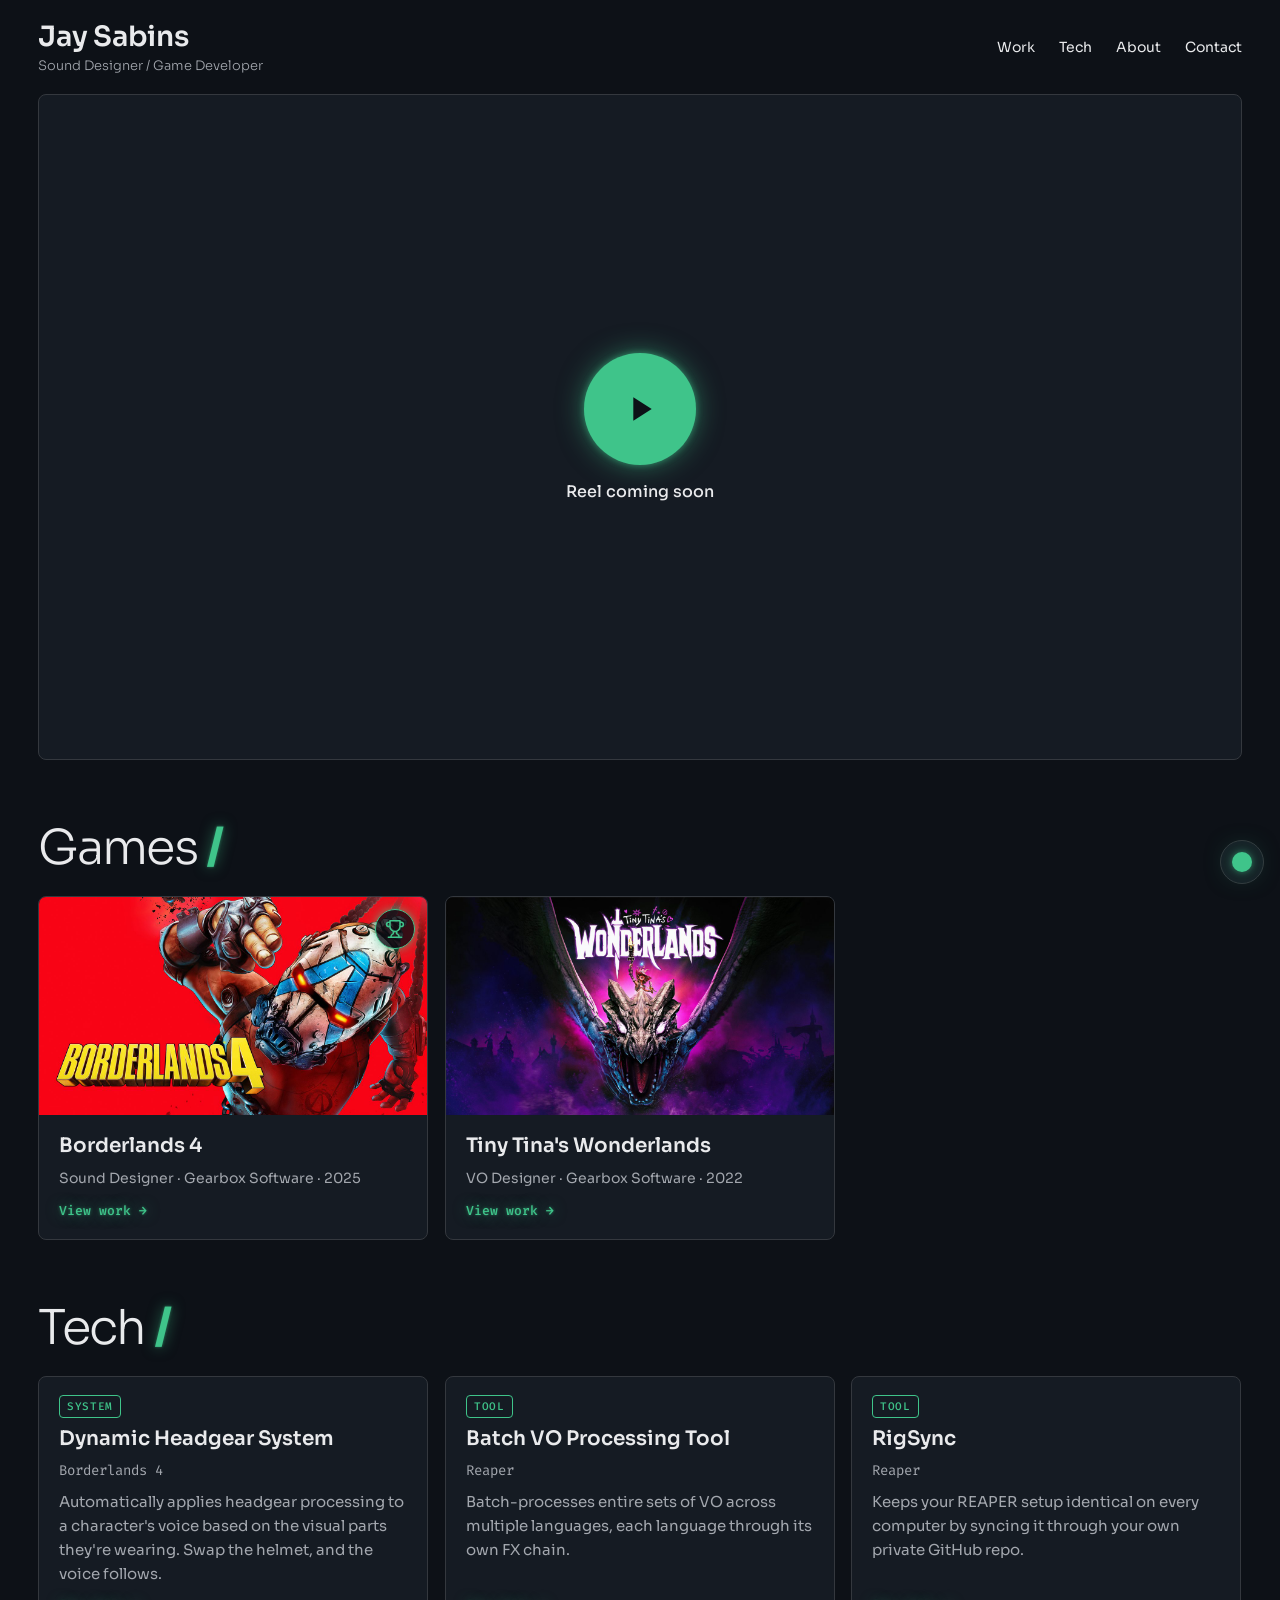
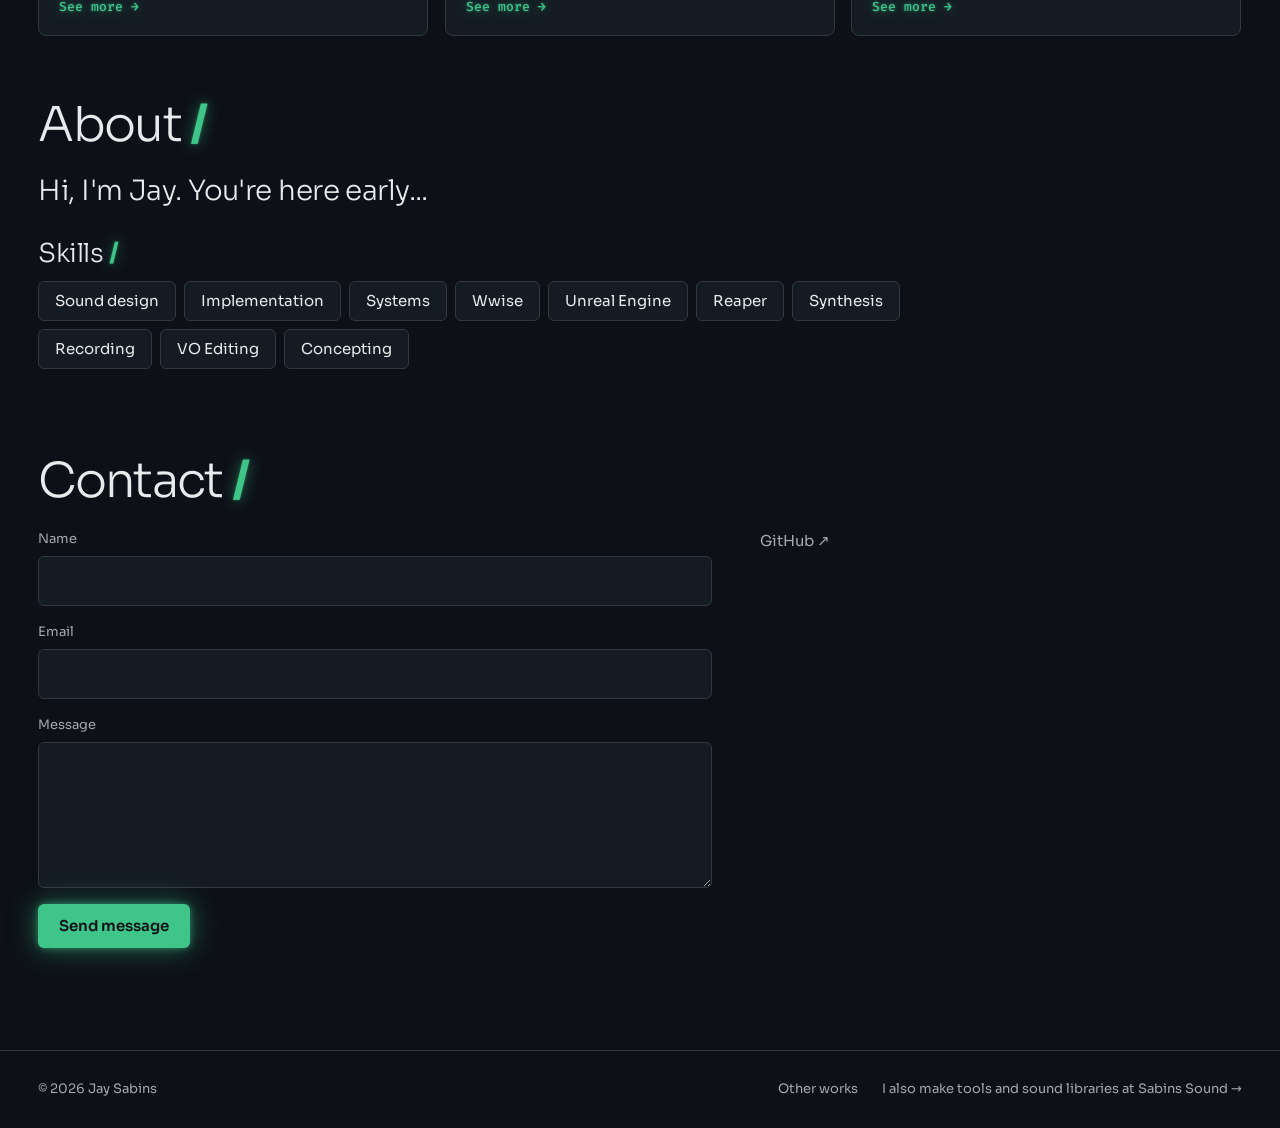
==== index.html @ 3e00f998 "Other Works page for audiobook credits, linked from the footer other.html renders AUDIOBOOKS from da" ====
<!doctype html>
<html lang="en">
<head>
  <meta charset="utf-8">
  <meta name="viewport" content="width=device-width, initial-scale=1">
  <title>Jay Sabins | Sound Designer / Game Developer</title>
  <meta name="description" content="Jay Sabins is a sound designer and game developer working on AAA titles, including Borderlands 4. Watch the demo reel.">
  <link rel="canonical" href="https://jaysabinsaudio.com/">
  <meta property="og:type" content="website">
  <meta property="og:title" content="Jay Sabins | Sound Designer / Game Developer">
  <meta property="og:description" content="Demo reel, shipped games, and audio tools.">
  <meta property="og:url" content="https://jaysabinsaudio.com/">
  <!-- TODO: OG image (reel still plus name), 1200x630 -->
  <!-- <meta property="og:image" content="https://jaysabinsaudio.com/assets/og/og.jpg"> -->
  <meta name="twitter:card" content="summary_large_image">
  <meta name="theme-color" content="#0d1117">
  <link rel="icon" href="assets/favicon.svg" type="image/svg+xml">

  <link rel="preconnect" href="https://fonts.googleapis.com">
  <link rel="preconnect" href="https://fonts.gstatic.com" crossorigin>
  <link rel="stylesheet" href="https://fonts.googleapis.com/css2?family=Fira+Code:wght@400;500&family=Sora:wght@300;400;500;600&display=swap">
  <link rel="stylesheet" href="css/tokens.css">
  <link rel="stylesheet" href="css/site.css">

  <script type="application/ld+json">
  {
    "@context": "https://schema.org",
    "@type": "Person",
    "name": "Jay Sabins",
    "jobTitle": "Sound Designer",
    "url": "https://jaysabinsaudio.com/",
    "sameAs": [
      "https://github.com/jaysabins"
    ]
  }
  </script><!-- TODO: add LinkedIn URL to sameAs -->
</head>
<body>
  <a class="skip" href="#main">Skip to content</a>

  <header class="site-header wrap" id="top">
    <a class="brand" href="#top">
      <span class="brand-name">Jay Sabins</span>
      <span class="brand-role">Sound Designer / Game Developer</span>
    </a>
    <nav aria-label="Sections">
      <a href="#work">Work</a>
      <a href="#tech">Tech</a>
      <a href="#about">About</a>
      <a href="#contact">Contact</a>
    </nav>
  </header>

  <main id="main">
    <section class="wrap" aria-label="Demo reel">
      <div class="reel" id="reel">
        <button class="reel-play" id="reel-play" type="button">
          <span class="play-disc" aria-hidden="true">
            <svg viewBox="0 0 24 24"><path d="M8 5v14l11-7z"/></svg>
          </span>
          <span class="reel-label" id="reel-label">Play demo reel</span>
        </button>
        <p class="reel-meta mono" id="reel-meta" hidden></p>
      </div>
    </section>

    <section class="section wrap" id="work" aria-labelledby="work-h">
      <h2 id="work-h">Games <span class="slash">/</span></h2>
      <ul class="grid games" id="games"></ul>
    </section>

    <section class="section wrap" id="tech" aria-labelledby="tech-h">
      <h2 id="tech-h">Tech <span class="slash">/</span></h2>
      <ul class="grid tech" id="tech-list"></ul>
    </section>

    <section class="section wrap" id="about" aria-labelledby="about-h">
      <h2 id="about-h">About <span class="slash">/</span></h2>
      <div class="about">
        <div class="bio" id="bio"></div>
        <div class="about-side">
          <h3 class="sub" id="skills-h">Skills <span class="slash">/</span></h3>
          <ul class="skills" id="skills" aria-labelledby="skills-h"></ul>
          <p class="tools mono" id="tools" hidden></p>
          <a class="btn btn-ghost" id="resume" hidden download>Résumé (PDF)</a>
        </div>
      </div>
    </section>

    <section class="section wrap" id="contact" aria-labelledby="contact-h">
      <h2 id="contact-h">Contact <span class="slash">/</span></h2>
      <div class="contact">
        <form class="form" id="contact-form" method="POST">
          <p class="hp" aria-hidden="true"><label>Leave this empty <input name="_gotcha" tabindex="-1" autocomplete="off"></label></p>
          <label>Name <input name="name" autocomplete="name" required></label>
          <label>Email <input name="email" type="email" autocomplete="email" required></label>
          <label>Message <textarea name="message" rows="5" required></textarea></label>
          <button class="btn btn-primary" type="submit">Send message</button>
          <p class="form-status" id="form-status" role="status" aria-live="polite"></p>
        </form>
        <div class="contact-side">
          <p class="email" id="email" hidden></p>
          <ul class="links" id="links"></ul>
        </div>
      </div>
    </section>
  </main>

  <footer class="site-footer wrap">
    <span>© <span id="year">2026</span> Jay Sabins</span>
    <span class="footer-links"><a href="other.html">Other works</a>
    <a href="https://sabinssound.com">I also make tools and sound libraries at Sabins Sound →</a></span>
  </footer>

  <script src="js/data.js"></script>
  <script src="js/common.js"></script>
  <script src="js/main.js"></script>
  <script src="js/accent-picker.js"></script><!-- design-time only: remove before launch -->
</body>
</html>
---- css/tokens.css ----
/* Design tokens. Flat, dark, single theme (direction 6A, Oct 2026). */
:root{
  /* Palette */
  --bg:#0d1117; --surface:#151b23; --raise:color-mix(in srgb, var(--surface), #fff 5%);
  --fg:#e9eaec; --muted:#a3a7ae; --line:#34383e;
  --accent:#3fc48a;      /* play button, slashes, focus rings, links on hover */
  --accent-ink:#0d1117;  /* icons and text on accent fills */
  --glow:0.75;           /* neon glow strength on accent items, 0 = off, 1 = strong */
  --glow-color:color-mix(in srgb, var(--accent) calc(var(--glow) * 70%), transparent);
  --glow-box:0 0 calc(var(--glow) * 8px) var(--glow-color), 0 0 calc(var(--glow) * 36px) var(--glow-color);
  --glow-text:0 0 calc(var(--glow) * 4px) var(--glow-color), 0 0 calc(var(--glow) * 18px) var(--glow-color);
  color-scheme:dark;

  /* Type */
  --title:"Sora", system-ui, sans-serif;
  --body:"Sora", system-ui, sans-serif;
  --mono:"Fira Code", ui-monospace, monospace;

  /* Shape and rhythm */
  --radius:8px; --radius-sm:6px;
  --section-gap:64px;
  --gutter:clamp(16px, 3vw, 40px);
  --max:1440px;
}
---- css/site.css ----
*,*::before,*::after{box-sizing:border-box}
[hidden]{display:none!important}
html.menu-lock{overflow:hidden}
html{scroll-behavior:smooth;-webkit-text-size-adjust:100%}
body{margin:0;background:var(--bg);color:var(--fg);font:400 16px/1.6 var(--body);-webkit-font-smoothing:antialiased}
img{max-width:100%;display:block}
a{color:inherit;text-decoration:none}
:focus-visible{outline:2px solid var(--accent);outline-offset:3px;border-radius:2px;box-shadow:var(--glow-box)}
.mono{font-family:var(--mono);font-variant-numeric:tabular-nums}
.wrap{max-width:var(--max);margin:0 auto;padding:0 var(--gutter)}
.skip{position:absolute;left:-9999px;top:8px;background:var(--accent);color:var(--accent-ink);padding:8px 12px;border-radius:var(--radius-sm);z-index:100}
.skip:focus{left:8px}

/* Header */
.site-header{display:flex;flex-wrap:wrap;justify-content:space-between;align-items:center;gap:12px 24px;padding-top:20px;padding-bottom:20px}
.brand{display:flex;flex-direction:column;gap:4px}
.brand-name{font:600 28px/1.2 var(--title);letter-spacing:-.01em}
.brand-role{font:300 13px/1.3 var(--body);color:var(--muted)}
nav{display:flex;flex-wrap:wrap;gap:8px 24px}
nav a{font-size:14px;color:var(--fg);padding:6px 0;transition:color .15s,text-shadow .15s}
nav a:hover,nav a:focus-visible{color:var(--accent);text-shadow:var(--glow-text)}

/* Mobile menu: the button is added by js/common.js and shown only on phones */
.menu-btn{display:none;position:relative;z-index:60;width:44px;height:44px;margin-right:-10px;place-items:center;padding:0;background:none;border:0;color:var(--fg);cursor:pointer;transition:color .15s,filter .15s}
.menu-btn:hover,.menu-open .menu-btn{color:var(--accent);filter:drop-shadow(0 0 calc(var(--glow) * 5px) var(--glow-color))}
.menu-bars{position:relative;width:22px;height:12px}
.menu-bars span{position:absolute;left:0;width:100%;height:1.5px;border-radius:1px;background:currentColor;transition:transform .2s,opacity .2s}
.menu-bars span:nth-child(1){top:0}
.menu-bars span:nth-child(2){top:5.25px}
.menu-bars span:nth-child(3){top:10.5px}
.menu-open .menu-bars span:nth-child(1){transform:translateY(5.25px) rotate(45deg)}
.menu-open .menu-bars span:nth-child(2){opacity:0}
.menu-open .menu-bars span:nth-child(3){transform:translateY(-5.25px) rotate(-45deg)}

/* Reel: first thing on the page */
.reel{position:relative;aspect-ratio:16/9;max-height:74vh;width:100%;margin:0 auto;background:var(--surface);border:1px solid var(--line);border-radius:var(--radius);overflow:hidden;display:grid;place-items:center}
.reel iframe{position:absolute;inset:0;width:100%;height:100%;border:0}
.reel-play{display:flex;flex-direction:column;align-items:center;gap:16px;background:none;border:0;color:var(--fg);font:500 16px var(--body);cursor:pointer;padding:16px}
.play-disc{width:112px;height:112px;border-radius:50%;background:var(--accent);box-shadow:var(--glow-box);display:grid;place-items:center;transition:transform .15s}
.play-disc svg{width:40px;height:40px;fill:var(--accent-ink)}
.reel-play:hover .play-disc{transform:scale(1.05)}
.reel-play[aria-disabled="true"]{cursor:default}
.reel-play[aria-disabled="true"]:hover .play-disc{transform:none}
.reel-meta{position:absolute;left:16px;bottom:12px;margin:0;font-size:12px;color:var(--muted)}

/* Sections */
.section{padding-top:var(--section-gap)}
h2{margin:0 0 24px;font:300 48px/1 var(--title);letter-spacing:-.035em}
.slash{font-weight:600;color:var(--accent);text-shadow:var(--glow-text)}

/* Scroll reveal (class added by SITE.reveal) */
.reveal{opacity:0;transform:translateY(18px);transition:opacity .7s ease,transform .7s cubic-bezier(.2,.8,.2,1)}
.reveal.in{opacity:1;transform:none}
h3{margin:0;font:600 20px/1.3 var(--title)}
.grid{list-style:none;margin:0;padding:0;display:grid;grid-template-columns:repeat(auto-fill,minmax(min(100%,300px),1fr));gap:16px}
.card{background:var(--surface);border:1px solid var(--line);border-radius:var(--radius);overflow:hidden;display:flex;flex-direction:column}
.card-body{padding:18px 20px 20px;display:flex;flex-direction:column;gap:8px;flex:1}
.meta{margin:0;font-size:14px;color:var(--muted)}
.chips{display:flex;flex-wrap:wrap;gap:6px;list-style:none;margin:0;padding:0}
.chips li{font:400 12px/1 var(--mono);color:var(--muted);border:1px solid var(--line);border-radius:4px;padding:5px 7px}
.card-link{margin-top:auto;padding-top:4px;font:500 13px var(--mono);color:var(--accent);text-shadow:var(--glow-text)}
.card-link:hover{text-decoration:underline}

/* Games */
.art{aspect-ratio:16/9;background:var(--raise);position:relative}
.art img{width:100%;height:100%;object-fit:cover}
.art .ph{position:absolute;inset:0;display:grid;place-items:center;font:400 12px var(--mono);color:var(--muted)}
.games > li,.tech > li{display:flex}
/* Whole card lifts toward the viewer and tilts to face the pointer (--tx/--ty set by SITE.tilt) */
.game-card,.tech-card{flex:1;color:inherit;position:relative;transform:perspective(1000px) rotateX(calc(var(--ty, 0) * -8deg)) rotateY(calc(var(--tx, 0) * 8deg)) scale(var(--lift, 1));transition:transform .5s cubic-bezier(.2,.8,.2,1),border-color .2s,box-shadow .2s}
.game-card:hover,.game-card:focus-visible,.tech-card:hover,.tech-card:focus-visible{--lift:1.03;z-index:1;border-color:var(--accent);box-shadow:var(--glow-box)}
.game-card:hover,.tech-card:hover{transition-duration:.15s}
.game-card:focus-visible,.tech-card:focus-visible{outline:none}
.game-card:hover .card-link,.tech-card:hover .card-link{text-decoration:underline}

/* Award trophy on key art (GAMES[].awards). Tooltip on hover of the icon, or when the card has keyboard focus */
.award{position:absolute;top:12px;right:12px;width:40px;height:40px;border-radius:50%;display:grid;place-items:center;background:color-mix(in srgb,var(--bg) 82%,transparent);border:1px solid var(--accent);box-shadow:var(--glow-box)}
.award svg,.award-line svg{width:20px;height:20px;fill:none;stroke:var(--accent);stroke-width:1.8;stroke-linecap:round;stroke-linejoin:round}
.award-tip{position:absolute;top:calc(100% + 8px);right:0;width:max-content;max-width:min(260px,70vw);display:grid;gap:6px;padding:10px 12px;background:var(--bg);border:1px solid var(--line);border-radius:var(--radius-sm);font:400 13px/1.45 var(--body);color:var(--fg);text-align:left;opacity:0;transform:translateY(-4px);transition:opacity .15s,transform .15s;pointer-events:none}
.award-tip strong{font-weight:600;color:var(--accent)}
.award:hover .award-tip,.game-card:focus-visible .award-tip{opacity:1;transform:none}
.award-line{display:flex;align-items:flex-start;gap:10px;margin:14px 0 0;max-width:62ch;font-size:15px}
.award-line strong{font-weight:600}

/* Game page */
.back{display:inline-block;margin:0 0 16px;font-size:13px;color:var(--muted)}
.back:hover{color:var(--accent)}
.banner{aspect-ratio:21/9;max-height:62vh;width:100%;border:1px solid var(--line);border-radius:var(--radius);overflow:hidden}
.game-title{margin:28px 0 8px;font:300 56px/1.05 var(--title);letter-spacing:-.035em}
.game-hero .chips{margin-top:12px}
.clip{position:relative;aspect-ratio:16/9;background:var(--raise);display:grid;place-items:center}
.clip iframe{position:absolute;inset:0;width:100%;height:100%;border:0}
.clip-play{background:none;border:0;padding:0;cursor:pointer;border-radius:50%}
.clip-play:disabled{cursor:default;opacity:.5}
.clip .play-disc{width:64px;height:64px}
.clip .play-disc svg{width:24px;height:24px}
.clip-play:hover .play-disc{transform:scale(1.06)}
span.clip-play{opacity:.35;cursor:default}
.clip .ph{position:absolute;left:14px;bottom:10px;font:400 12px var(--mono);color:var(--muted)}
.game-pager{display:flex;justify-content:space-between;gap:16px;margin-top:var(--section-gap)}
.game-pager a{display:grid;gap:4px;font:600 18px/1.3 var(--title)}
.game-pager a:last-child{text-align:right}
.game-pager a:hover{color:var(--accent)}
.game-pager .mono{font-size:12px;font-weight:400;color:var(--muted)}

/* Tech */
.result{margin:0;color:var(--fg)}
.result::before{content:"→ ";color:var(--accent)}
.desc{margin:0;font-size:15px;color:var(--muted)}
.tag{align-self:flex-start;font:500 11px/1 var(--mono);letter-spacing:.06em;text-transform:uppercase;color:var(--accent);border:1px solid var(--accent);border-radius:4px;padding:5px 7px}

/* Tech page */
.tech-hero .tag{margin-bottom:-12px}
.tech-hero .desc{margin-top:12px;font-size:18px;max-width:62ch}
.tech-hero .result{margin-top:12px;font-size:17px}
.tech-hero .chips{margin-top:16px}
.tech-hero .card-link{display:inline-block;margin-top:16px}
.details{max-width:62ch}
.details p{margin:0 0 1em;font-size:17px}

/* Other Works page: smaller cards than games, square covers */
.page-title{margin:8px 0 0;font:300 56px/1.05 var(--title);letter-spacing:-.035em}
.other{padding-top:40px}
.books{grid-template-columns:repeat(auto-fill,minmax(min(100%,190px),1fr))}
.cover{aspect-ratio:1;background:var(--raise);position:relative}
.cover img{width:100%;height:100%;object-fit:cover}
.cover .ph{position:absolute;inset:0;display:grid;place-items:center;padding:16px;text-align:center;font:400 12px var(--mono);color:var(--muted)}
.book .card-body{padding:14px 16px 16px;gap:6px}
.book h3{font-size:16px}
.book .meta{font-size:13px}
.book-meta{font-size:12px!important}

/* About */
.about{display:flex;flex-direction:column;gap:32px;max-width:900px}
.bio p{margin:0 0 1em;font-size:17px;max-width:62ch}
.bio p:first-child{font:300 28px/1.3 var(--title);letter-spacing:-.02em}
.bio p:last-child{margin-bottom:0}
.sub{margin:0 0 14px;font:300 26px/1 var(--title);letter-spacing:-.02em}
.skills{list-style:none;margin:0 0 24px;padding:0;display:flex;flex-wrap:wrap;gap:8px}
.skills li{padding:10px 16px;background:var(--surface);border:1px solid var(--line);border-radius:var(--radius-sm);font:400 15px/1.2 var(--title)}
.tools{font-size:13px;color:var(--muted);margin:0 0 24px}

/* Buttons */
.btn{display:inline-flex;align-items:center;gap:8px;min-height:44px;padding:0 20px;border-radius:var(--radius-sm);font:600 15px var(--body);cursor:pointer;border:1px solid transparent}
.btn-primary{background:var(--accent);color:var(--accent-ink);box-shadow:var(--glow-box)}
.btn-primary:hover{filter:brightness(1.1)}
.btn-ghost{border-color:var(--line);color:var(--fg)}
.btn-ghost:hover{border-color:var(--muted)}
.btn:disabled{opacity:.6;cursor:wait}

/* Contact */
.contact{display:grid;grid-template-columns:minmax(0,1.4fr) minmax(0,1fr);gap:48px;align-items:start}
.form{display:grid;gap:16px}
.form label{display:grid;gap:6px;font-size:13px;color:var(--muted)}
.form input,.form textarea{font:400 16px/1.5 var(--body);color:var(--fg);background:var(--surface);border:1px solid var(--line);border-radius:var(--radius-sm);padding:12px 14px;width:100%}
.form input:focus-visible,.form textarea:focus-visible{outline:2px solid var(--accent);outline-offset:0;border-color:transparent}
.form textarea{resize:vertical}
.form .btn{justify-self:start}
.hp{position:absolute;left:-9999px}
.form-status{margin:0;min-height:1.6em;font-size:14px;color:var(--muted)}
.email{font:400 clamp(18px,2.4vw,24px)/1.3 var(--title);user-select:all;margin:0 0 20px;word-break:break-all}
.links{list-style:none;margin:0;padding:0;display:grid;gap:10px;font-size:15px}
.links a{color:var(--muted)}
.links a:hover{color:var(--fg)}

/* Footer */
.site-footer{display:flex;flex-wrap:wrap;justify-content:space-between;gap:12px;margin-top:var(--section-gap);padding-top:28px;padding-bottom:28px;border-top:1px solid var(--line);font-size:13px;color:var(--muted)}
.site-footer a:hover,.site-footer a[aria-current]{color:var(--fg)}
.footer-links{display:flex;flex-wrap:wrap;gap:8px 24px}

@media (max-width:760px){
  :root{--section-gap:48px}
  h2{font-size:36px}
  .contact{grid-template-columns:1fr;gap:32px}
  .brand-name{font-size:24px}
  .has-menu{flex-wrap:nowrap}
  .has-menu .menu-btn{display:grid;flex:none}
  .has-menu::before{content:"";position:fixed;inset:0;z-index:40;background:rgb(0 0 0 / .55);opacity:0;visibility:hidden;transition:opacity .25s,visibility 0s .25s}
  .has-menu.menu-open::before{opacity:1;visibility:visible;transition:opacity .25s}
  .has-menu nav{position:fixed;top:0;right:0;bottom:0;z-index:50;width:min(80vw,320px);display:flex;flex-direction:column;gap:0;padding:88px 0 24px;background:var(--surface);border-left:1px solid var(--line);overflow-y:auto;transform:translateX(100%);visibility:hidden;transition:transform .28s cubic-bezier(.2,.7,.2,1),visibility 0s .28s}
  .has-menu.menu-open nav{transform:none;visibility:visible;transition:transform .28s cubic-bezier(.2,.7,.2,1)}
  .has-menu nav a{font:300 24px/1.2 var(--title);padding:16px 28px}
  .has-menu nav a+a{border-top:1px solid var(--line)}
  .has-menu nav a:last-child{border-bottom:1px solid var(--line)}
  .has-menu nav a::after{content:" /";color:var(--accent)}
  .has-menu nav a:focus-visible{outline-offset:-2px;box-shadow:none}
  .game-title,.page-title{font-size:38px}
  .books{grid-template-columns:repeat(2,minmax(0,1fr));gap:12px}
  .book .card-body{padding:12px}
  .banner{aspect-ratio:16/9}
  .play-disc{width:80px;height:80px}
  .play-disc svg{width:30px;height:30px}
}
@media (prefers-reduced-motion:reduce){
  html{scroll-behavior:auto}
  .menu-btn,.menu-bars span{transition:none}
  .has-menu nav,.has-menu::before{transition:none!important}
  .play-disc{transition:none}
  .award-tip{transition:none;transform:none}
  .game-card,.tech-card{transform:none;transition:none}
  .reveal{opacity:1;transform:none;transition:none}
}
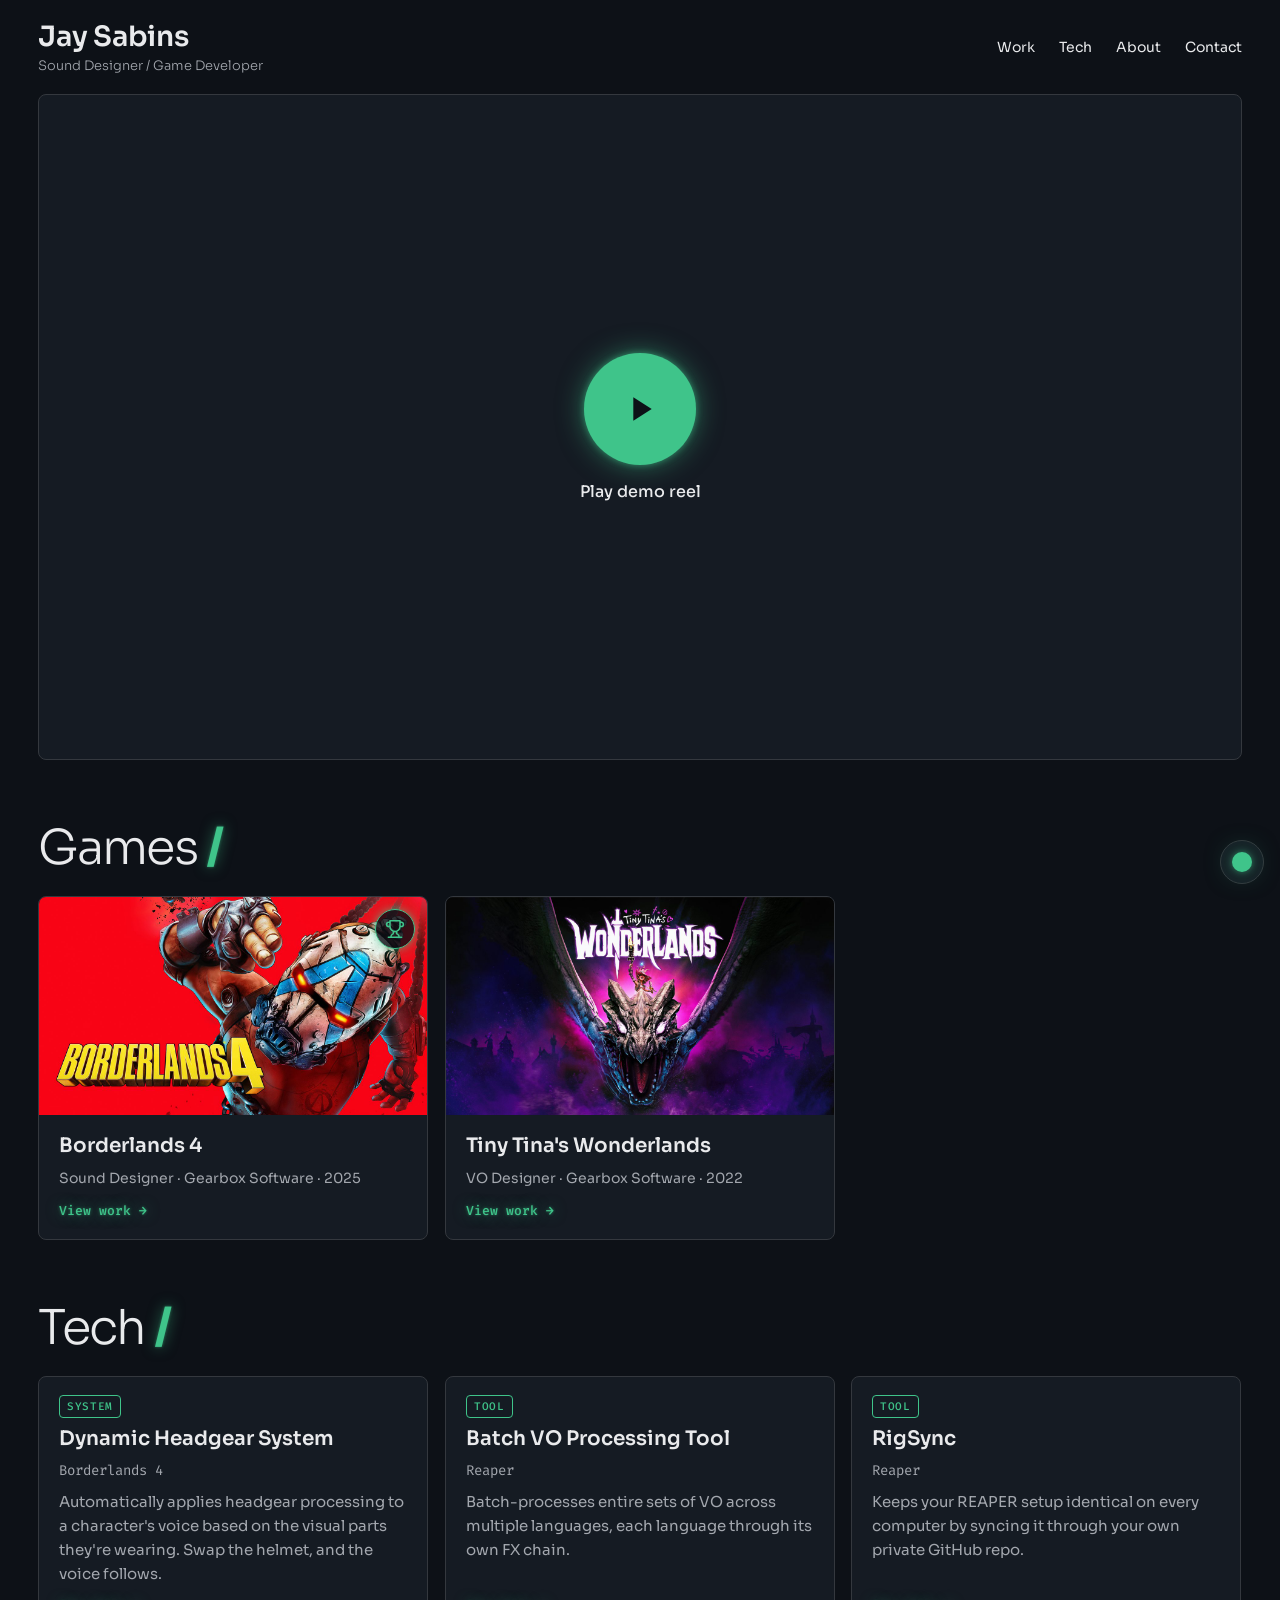
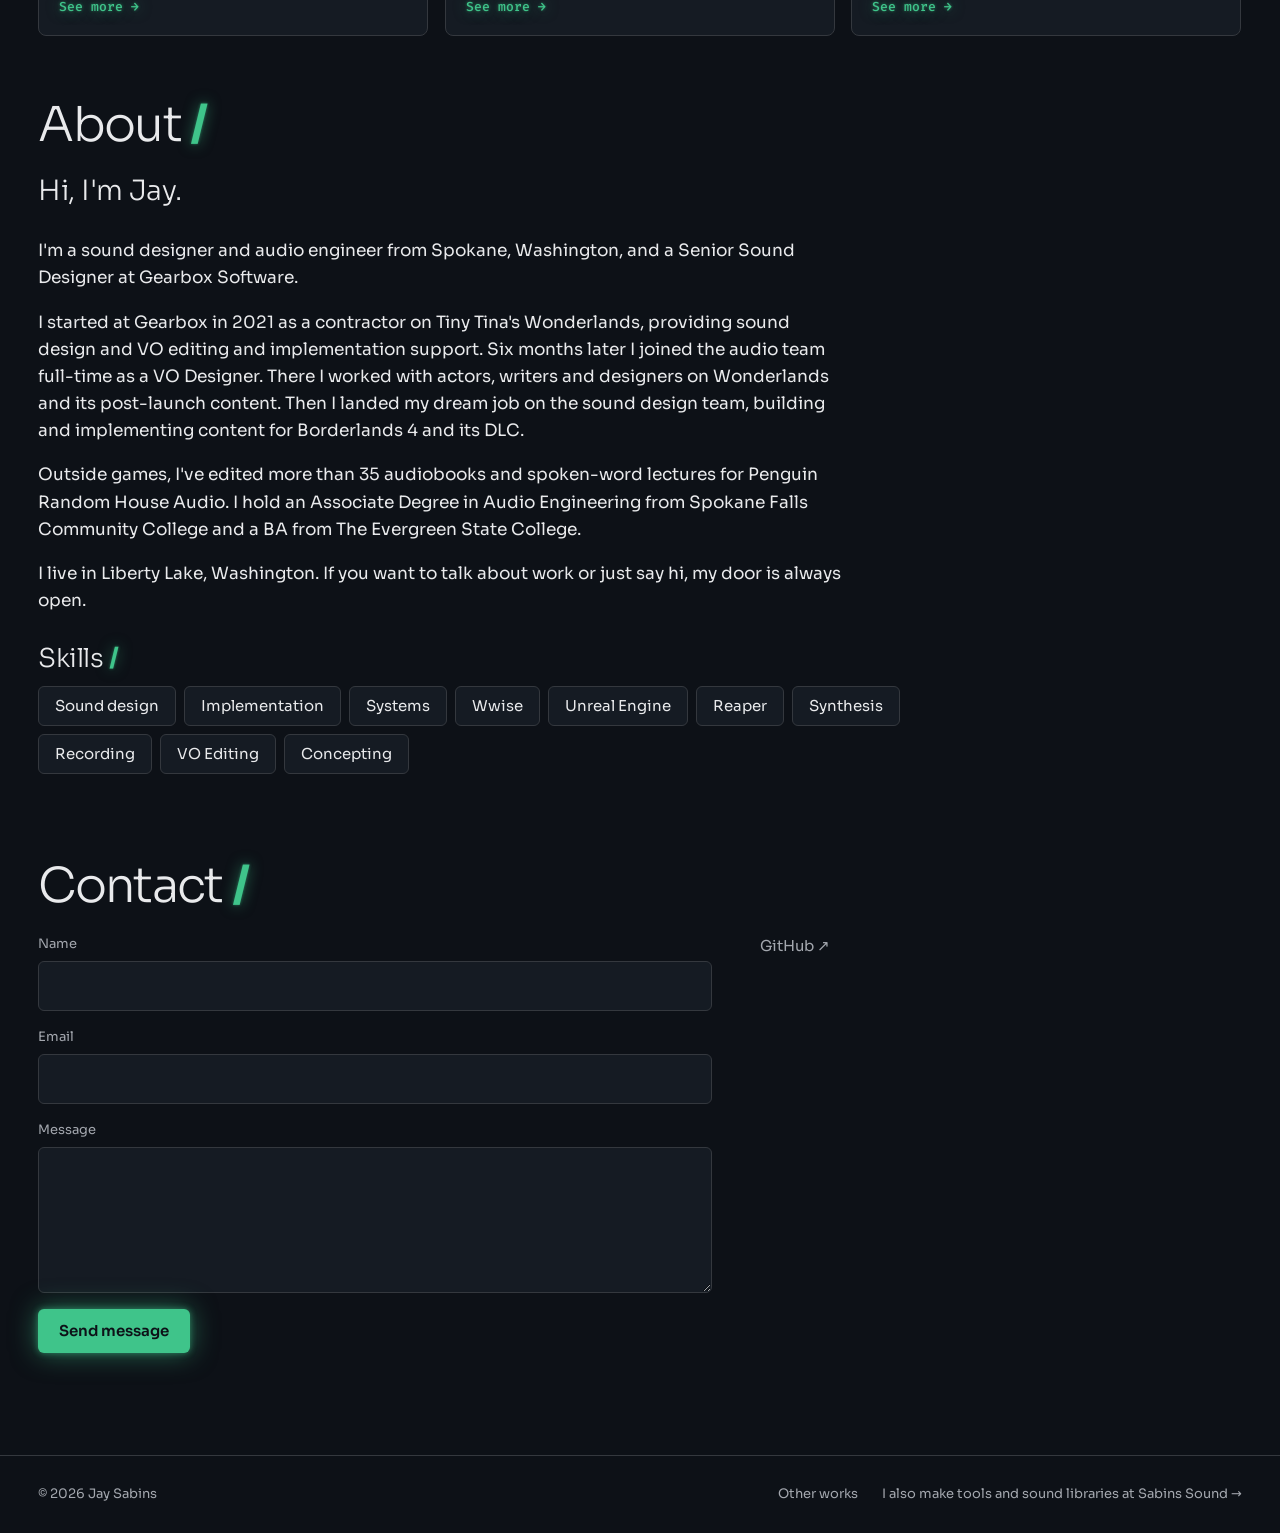
==== commit 01fcd5ea: "Bio: Senior Sound Designer at Gearbox Co-Authored-By: Claude Opus 5.5 <noreply@anthropic.com> Claude" ====
--- a/index.html
+++ b/index.html
@@ -27,7 +27,7 @@
     "@context": "https://schema.org",
     "@type": "Person",
     "name": "Jay Sabins",
-    "jobTitle": "Sound Designer",
+    "jobTitle": "Senior Sound Designer",
     "url": "https://jaysabinsaudio.com/",
     "sameAs": [
       "https://github.com/jaysabins"
--- a/css/site.css
+++ b/css/site.css
@@ -65,13 +65,13 @@
 .art{aspect-ratio:16/9;background:var(--raise);position:relative}
 .art img{width:100%;height:100%;object-fit:cover}
 .art .ph{position:absolute;inset:0;display:grid;place-items:center;font:400 12px var(--mono);color:var(--muted)}
-.games > li,.tech > li{display:flex}
+.games > li,.tech > li,.books > li{display:flex}
 /* Whole card lifts toward the viewer and tilts to face the pointer (--tx/--ty set by SITE.tilt) */
-.game-card,.tech-card{flex:1;color:inherit;position:relative;transform:perspective(1000px) rotateX(calc(var(--ty, 0) * -8deg)) rotateY(calc(var(--tx, 0) * 8deg)) scale(var(--lift, 1));transition:transform .5s cubic-bezier(.2,.8,.2,1),border-color .2s,box-shadow .2s}
-.game-card:hover,.game-card:focus-visible,.tech-card:hover,.tech-card:focus-visible{--lift:1.03;z-index:1;border-color:var(--accent);box-shadow:var(--glow-box)}
-.game-card:hover,.tech-card:hover{transition-duration:.15s}
-.game-card:focus-visible,.tech-card:focus-visible{outline:none}
-.game-card:hover .card-link,.tech-card:hover .card-link{text-decoration:underline}
+.game-card,.tech-card,.book-card{flex:1;color:inherit;position:relative;transform:perspective(1000px) rotateX(calc(var(--ty, 0) * -8deg)) rotateY(calc(var(--tx, 0) * 8deg)) scale(var(--lift, 1));transition:transform .5s cubic-bezier(.2,.8,.2,1),border-color .2s,box-shadow .2s}
+.game-card:hover,.game-card:focus-visible,.tech-card:hover,.tech-card:focus-visible,a.book-card:hover,a.book-card:focus-visible{--lift:1.03;z-index:1;border-color:var(--accent);box-shadow:var(--glow-box)}
+.game-card:hover,.tech-card:hover,.book-card:hover{transition-duration:.15s}
+.game-card:focus-visible,.tech-card:focus-visible,.book-card:focus-visible{outline:none}
+.game-card:hover .card-link,.tech-card:hover .card-link,.book-card:hover .card-link{text-decoration:underline}
 
 /* Award trophy on key art (GAMES[].awards). Tooltip on hover of the icon, or when the card has keyboard focus */
 .award{position:absolute;top:12px;right:12px;width:40px;height:40px;border-radius:50%;display:grid;place-items:center;background:color-mix(in srgb,var(--bg) 82%,transparent);border:1px solid var(--accent);box-shadow:var(--glow-box)}
@@ -122,12 +122,12 @@
 .page-title{margin:8px 0 0;font:300 56px/1.05 var(--title);letter-spacing:-.035em}
 .other{padding-top:40px}
 .books{grid-template-columns:repeat(auto-fill,minmax(min(100%,190px),1fr))}
-.cover{aspect-ratio:1;background:var(--raise);position:relative}
+.cover{display:block;aspect-ratio:1;background:var(--raise);position:relative}
 .cover img{width:100%;height:100%;object-fit:cover}
 .cover .ph{position:absolute;inset:0;display:grid;place-items:center;padding:16px;text-align:center;font:400 12px var(--mono);color:var(--muted)}
-.book .card-body{padding:14px 16px 16px;gap:6px}
-.book h3{font-size:16px}
-.book .meta{font-size:13px}
+.book-card .card-body{padding:14px 16px 16px;gap:6px}
+.book-card h3{font-size:16px}
+.book-card .meta{font-size:13px}
 .book-meta{font-size:12px!important}
 
 /* About */
@@ -186,7 +186,7 @@
   .has-menu nav a:focus-visible{outline-offset:-2px;box-shadow:none}
   .game-title,.page-title{font-size:38px}
   .books{grid-template-columns:repeat(2,minmax(0,1fr));gap:12px}
-  .book .card-body{padding:12px}
+  .book-card .card-body{padding:12px}
   .banner{aspect-ratio:16/9}
   .play-disc{width:80px;height:80px}
   .play-disc svg{width:30px;height:30px}
@@ -197,6 +197,6 @@
   .has-menu nav,.has-menu::before{transition:none!important}
   .play-disc{transition:none}
   .award-tip{transition:none;transform:none}
-  .game-card,.tech-card{transform:none;transition:none}
+  .game-card,.tech-card,.book-card{transform:none;transition:none}
   .reveal{opacity:1;transform:none;transition:none}
 }
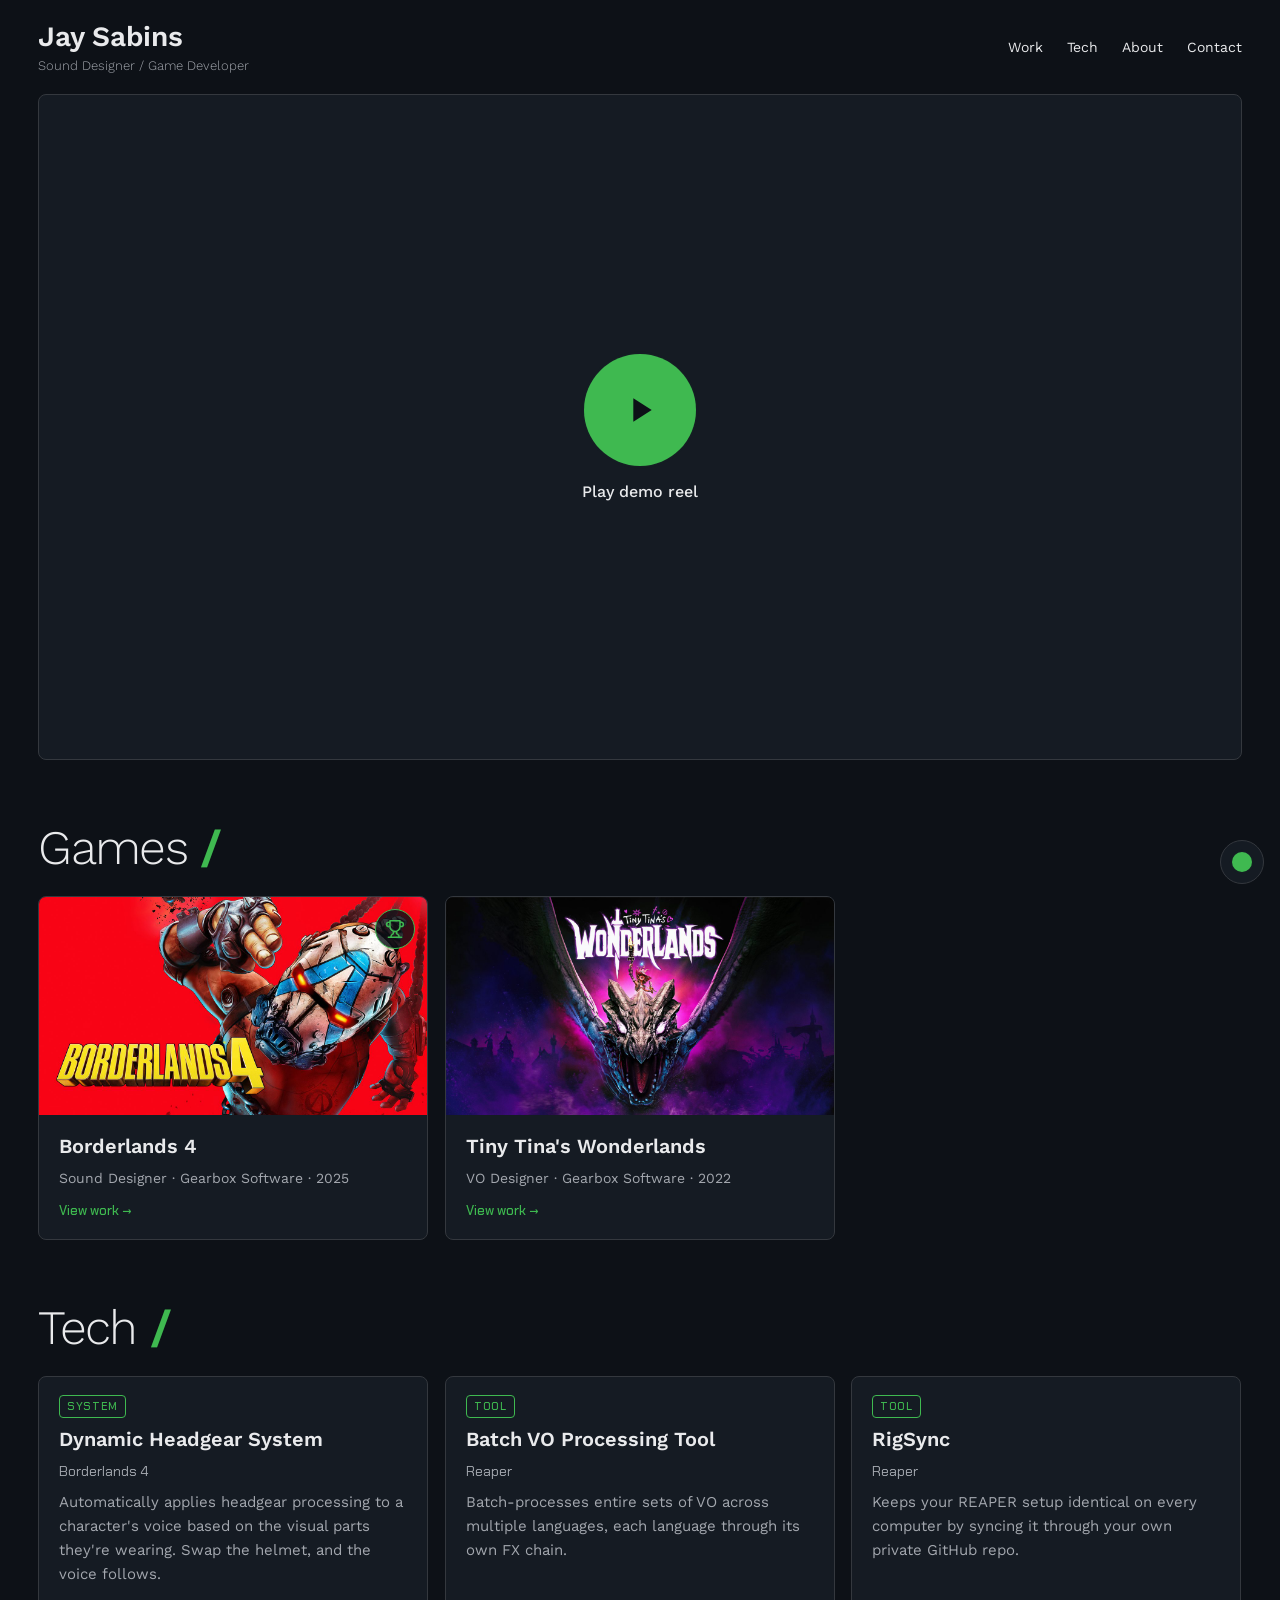
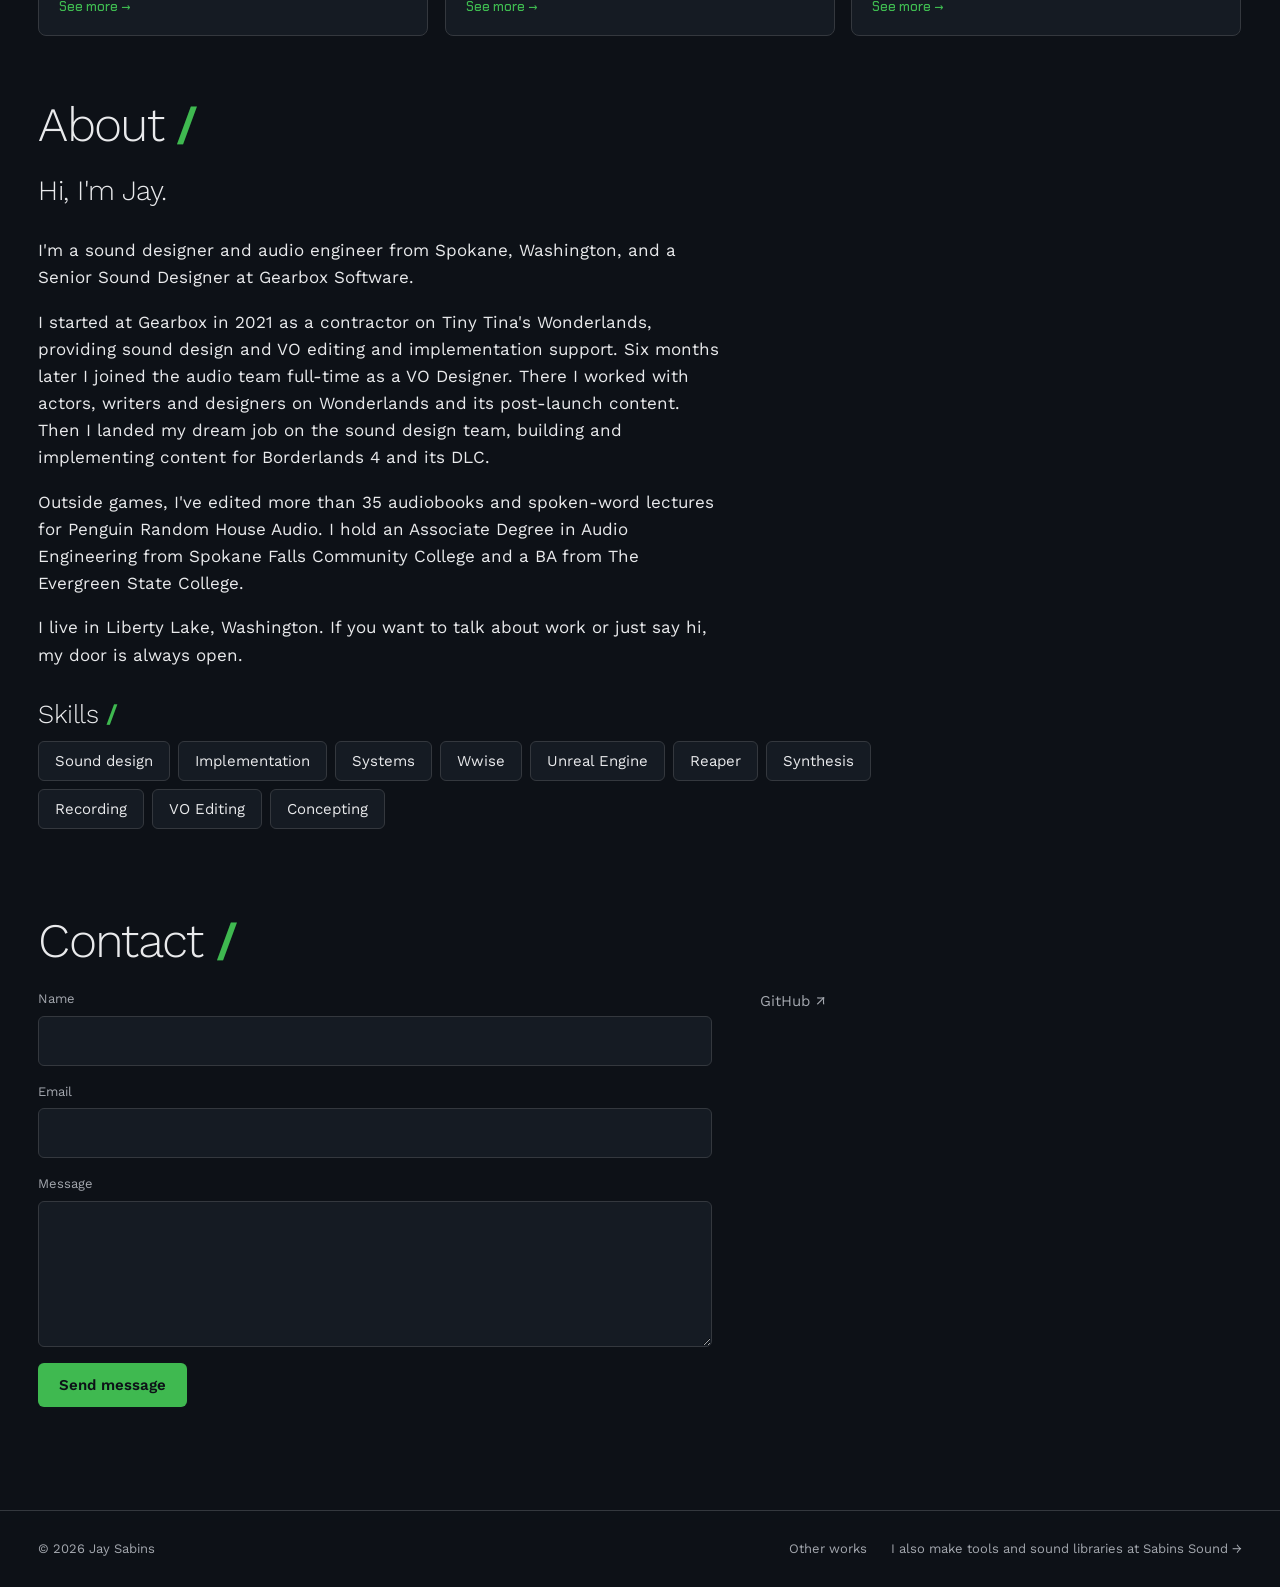
==== commit 681b5498: "Fonts: Work Sans for headings and body, Chakra Petch for data Co-Authored-By: Claude Opus 5.5 <norep" ====
--- a/index.html
+++ b/index.html
@@ -18,7 +18,7 @@
 
   <link rel="preconnect" href="https://fonts.googleapis.com">
   <link rel="preconnect" href="https://fonts.gstatic.com" crossorigin>
-  <link rel="stylesheet" href="https://fonts.googleapis.com/css2?family=Fira+Code:wght@400;500&family=Sora:wght@300;400;500;600&display=swap">
+  <link rel="stylesheet" href="https://fonts.googleapis.com/css2?family=Chakra+Petch:wght@400;500&family=Work+Sans:wght@300;400;500;600&display=swap">
   <link rel="stylesheet" href="css/tokens.css">
   <link rel="stylesheet" href="css/site.css">
 
--- a/css/tokens.css
+++ b/css/tokens.css
@@ -3,18 +3,18 @@
   /* Palette */
   --bg:#0d1117; --surface:#151b23; --raise:color-mix(in srgb, var(--surface), #fff 5%);
   --fg:#e9eaec; --muted:#a3a7ae; --line:#34383e;
-  --accent:#3fc48a;      /* play button, slashes, focus rings, links on hover */
+  --accent:#3fb950;      /* play button, slashes, focus rings, links on hover */
   --accent-ink:#0d1117;  /* icons and text on accent fills */
-  --glow:0.75;           /* neon glow strength on accent items, 0 = off, 1 = strong */
+  --glow:0.10;           /* neon glow strength on accent items, 0 = off, 1 = strong */
   --glow-color:color-mix(in srgb, var(--accent) calc(var(--glow) * 70%), transparent);
   --glow-box:0 0 calc(var(--glow) * 8px) var(--glow-color), 0 0 calc(var(--glow) * 36px) var(--glow-color);
   --glow-text:0 0 calc(var(--glow) * 4px) var(--glow-color), 0 0 calc(var(--glow) * 18px) var(--glow-color);
   color-scheme:dark;
 
   /* Type */
-  --title:"Sora", system-ui, sans-serif;
-  --body:"Sora", system-ui, sans-serif;
-  --mono:"Fira Code", ui-monospace, monospace;
+  --title:"Work Sans", system-ui, sans-serif;
+  --body:"Work Sans", system-ui, sans-serif;
+  --mono:"Chakra Petch", system-ui, sans-serif;
 
   /* Shape and rhythm */
   --radius:8px; --radius-sm:6px;
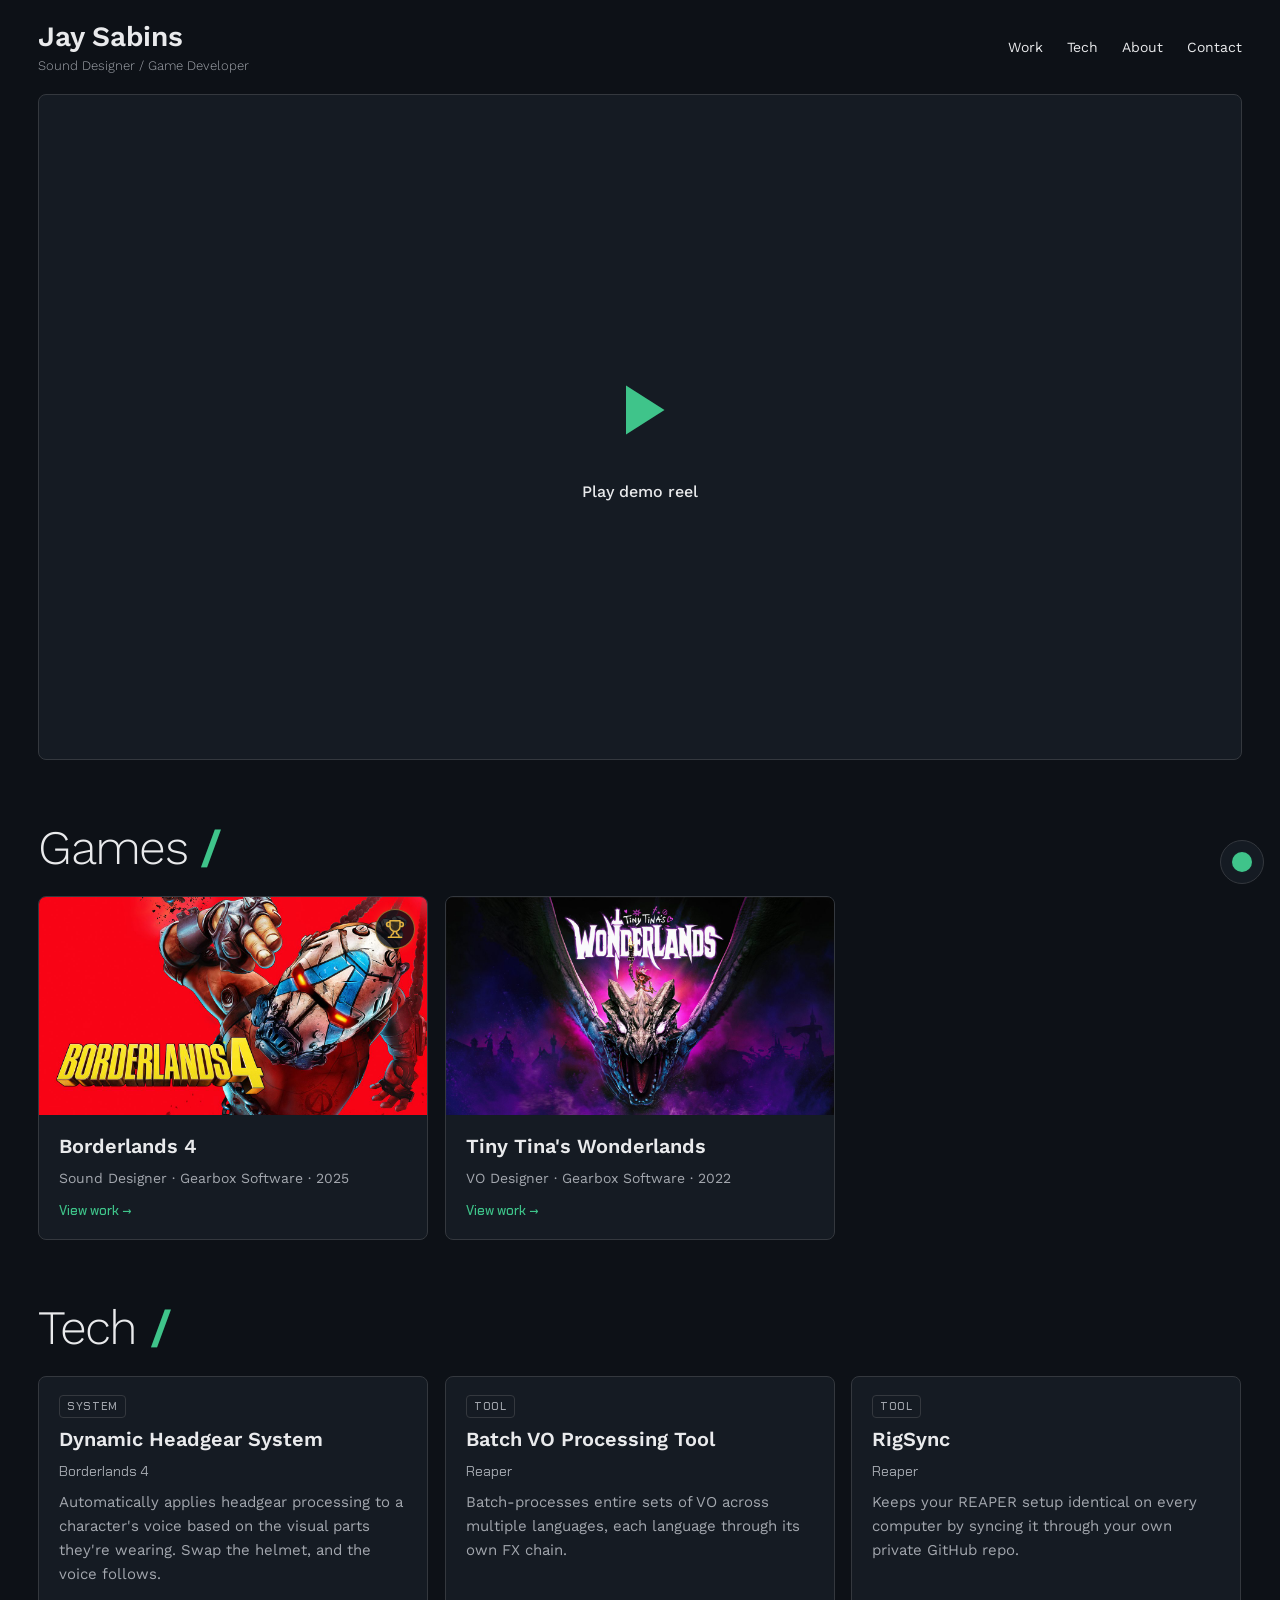
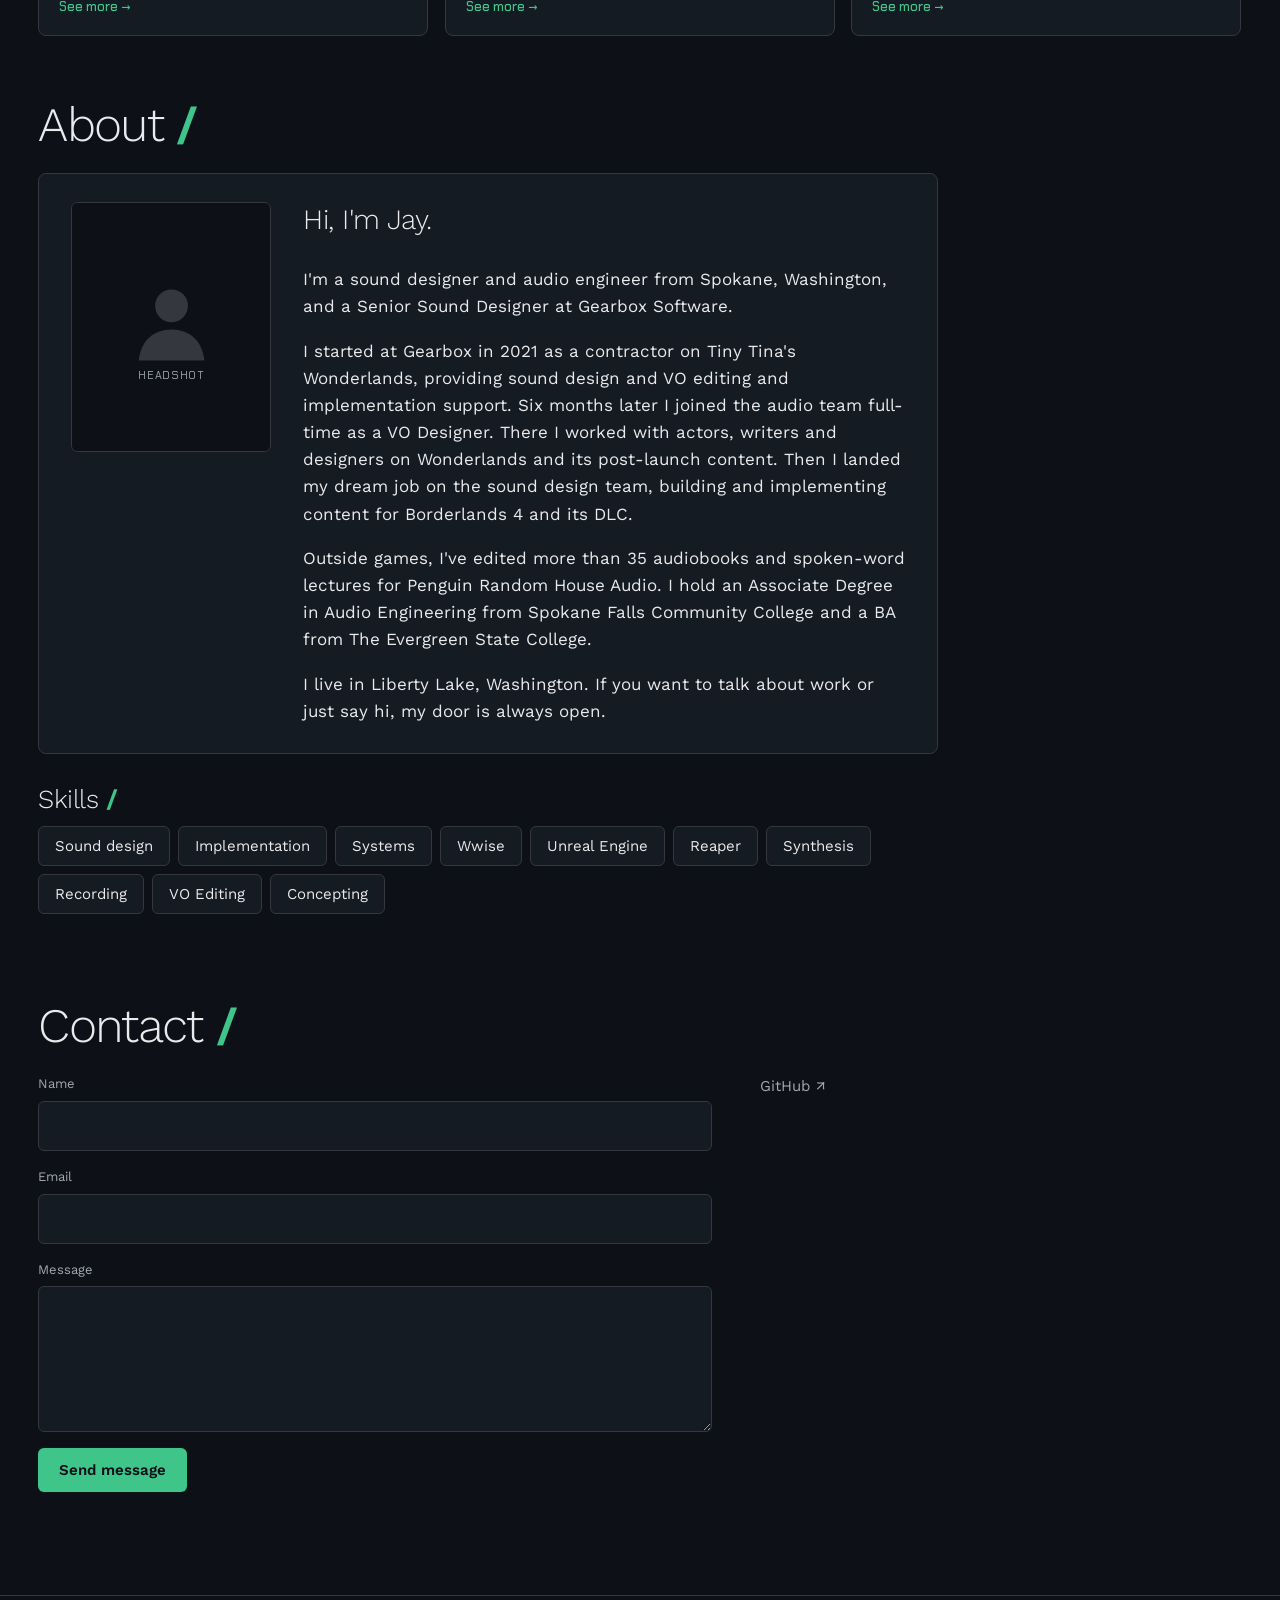
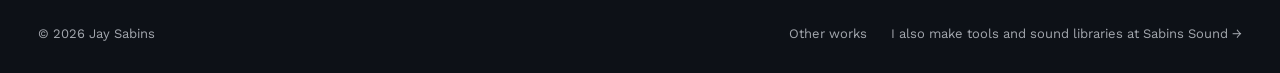
==== commit 2fd57c0a: "Add headshot placeholder to the About card (photo left) PROFILE.headshot sets the image; while null " ====
--- a/index.html
+++ b/index.html
@@ -77,7 +77,10 @@
     <section class="section wrap" id="about" aria-labelledby="about-h">
       <h2 id="about-h">About <span class="slash">/</span></h2>
       <div class="about">
-        <div class="bio" id="bio"></div>
+        <div class="bio-card">
+          <div class="portrait" id="portrait"></div>
+          <div class="bio" id="bio"></div>
+        </div>
         <div class="about-side">
           <h3 class="sub" id="skills-h">Skills <span class="slash">/</span></h3>
           <ul class="skills" id="skills" aria-labelledby="skills-h"></ul>
--- a/css/tokens.css
+++ b/css/tokens.css
@@ -3,7 +3,8 @@
   /* Palette */
   --bg:#0d1117; --surface:#151b23; --raise:color-mix(in srgb, var(--surface), #fff 5%);
   --fg:#e9eaec; --muted:#a3a7ae; --line:#34383e;
-  --accent:#3fb950;      /* play button, slashes, focus rings, links on hover */
+  --accent:#3fc48a;      /* play triangle, slashes, focus rings, links on hover */
+  --gold:#e3b341;        /* award trophy only */
   --accent-ink:#0d1117;  /* icons and text on accent fills */
   --glow:0.10;           /* neon glow strength on accent items, 0 = off, 1 = strong */
   --glow-color:color-mix(in srgb, var(--accent) calc(var(--glow) * 70%), transparent);
--- a/css/site.css
+++ b/css/site.css
@@ -36,8 +36,8 @@
 .reel{position:relative;aspect-ratio:16/9;max-height:74vh;width:100%;margin:0 auto;background:var(--surface);border:1px solid var(--line);border-radius:var(--radius);overflow:hidden;display:grid;place-items:center}
 .reel iframe{position:absolute;inset:0;width:100%;height:100%;border:0}
 .reel-play{display:flex;flex-direction:column;align-items:center;gap:16px;background:none;border:0;color:var(--fg);font:500 16px var(--body);cursor:pointer;padding:16px}
-.play-disc{width:112px;height:112px;border-radius:50%;background:var(--accent);box-shadow:var(--glow-box);display:grid;place-items:center;transition:transform .15s}
-.play-disc svg{width:40px;height:40px;fill:var(--accent-ink)}
+.play-disc{width:112px;height:112px;display:grid;place-items:center;transition:transform .15s}
+.play-disc svg{width:84px;height:84px;fill:var(--accent);filter:drop-shadow(0 0 calc(var(--glow) * 6px) var(--glow-color))}
 .reel-play:hover .play-disc{transform:scale(1.05)}
 .reel-play[aria-disabled="true"]{cursor:default}
 .reel-play[aria-disabled="true"]:hover .play-disc{transform:none}
@@ -74,10 +74,15 @@
 .game-card:hover .card-link,.tech-card:hover .card-link,.book-card:hover .card-link{text-decoration:underline}
 
 /* Award trophy on key art (GAMES[].awards). Tooltip on hover of the icon, or when the card has keyboard focus */
-.award{position:absolute;top:12px;right:12px;width:40px;height:40px;border-radius:50%;display:grid;place-items:center;background:color-mix(in srgb,var(--bg) 82%,transparent);border:1px solid var(--accent);box-shadow:var(--glow-box)}
-.award svg,.award-line svg{width:20px;height:20px;fill:none;stroke:var(--accent);stroke-width:1.8;stroke-linecap:round;stroke-linejoin:round}
+.award{position:absolute;top:12px;right:12px;width:40px;height:40px;border-radius:50%;display:grid;place-items:center;background:color-mix(in srgb,var(--bg) 82%,transparent);border:1px solid color-mix(in srgb,var(--gold) 55%,transparent);box-shadow:0 0 10px color-mix(in srgb,var(--gold) 22%,transparent)}
+.award svg,.award-line svg{width:20px;height:20px;fill:color-mix(in srgb,var(--gold) 18%,transparent);stroke:var(--gold);stroke-width:1.8;stroke-linecap:round;stroke-linejoin:round}
 .award-tip{position:absolute;top:calc(100% + 8px);right:0;width:max-content;max-width:min(260px,70vw);display:grid;gap:6px;padding:10px 12px;background:var(--bg);border:1px solid var(--line);border-radius:var(--radius-sm);font:400 13px/1.45 var(--body);color:var(--fg);text-align:left;opacity:0;transform:translateY(-4px);transition:opacity .15s,transform .15s;pointer-events:none}
-.award-tip strong{font-weight:600;color:var(--accent)}
+.award-tip strong{font-weight:600;color:var(--gold)}
+/* Two small sparkles that twinkle in turn around the trophy */
+.award::before,.award::after{content:"";position:absolute;width:9px;height:9px;background:#fff6d5;clip-path:polygon(50% 0,62% 38%,100% 50%,62% 62%,50% 100%,38% 62%,0 50%,38% 38%);filter:drop-shadow(0 0 3px var(--gold));opacity:0;transform:scale(0);animation:sparkle 3.6s ease-in-out infinite;pointer-events:none}
+.award::before{top:5px;right:6px}
+.award::after{bottom:7px;left:6px;width:6px;height:6px;animation-delay:1.8s}
+@keyframes sparkle{0%,70%,100%{opacity:0;transform:scale(0) rotate(0)}80%{opacity:1;transform:scale(1) rotate(45deg)}90%{opacity:0;transform:scale(.3) rotate(90deg)}}
 .award:hover .award-tip,.game-card:focus-visible .award-tip{opacity:1;transform:none}
 .award-line{display:flex;align-items:flex-start;gap:10px;margin:14px 0 0;max-width:62ch;font-size:15px}
 .award-line strong{font-weight:600}
@@ -93,7 +98,7 @@
 .clip-play{background:none;border:0;padding:0;cursor:pointer;border-radius:50%}
 .clip-play:disabled{cursor:default;opacity:.5}
 .clip .play-disc{width:64px;height:64px}
-.clip .play-disc svg{width:24px;height:24px}
+.clip .play-disc svg{width:48px;height:48px}
 .clip-play:hover .play-disc{transform:scale(1.06)}
 span.clip-play{opacity:.35;cursor:default}
 .clip .ph{position:absolute;left:14px;bottom:10px;font:400 12px var(--mono);color:var(--muted)}
@@ -107,7 +112,7 @@
 .result{margin:0;color:var(--fg)}
 .result::before{content:"→ ";color:var(--accent)}
 .desc{margin:0;font-size:15px;color:var(--muted)}
-.tag{align-self:flex-start;font:500 11px/1 var(--mono);letter-spacing:.06em;text-transform:uppercase;color:var(--accent);border:1px solid var(--accent);border-radius:4px;padding:5px 7px}
+.tag{align-self:flex-start;font:500 11px/1 var(--mono);letter-spacing:.06em;text-transform:uppercase;color:var(--muted);border:1px solid var(--line);border-radius:4px;padding:5px 7px}
 
 /* Tech page */
 .tech-hero .tag{margin-bottom:-12px}
@@ -132,6 +137,12 @@
 
 /* About */
 .about{display:flex;flex-direction:column;gap:32px;max-width:900px}
+.bio-card{display:grid;grid-template-columns:200px auto;gap:32px;align-items:start;width:fit-content;max-width:100%;background:var(--surface);border:1px solid var(--line);border-radius:var(--radius);padding:28px 32px}
+.portrait{width:200px;aspect-ratio:4/5;border-radius:var(--radius-sm);overflow:hidden}
+.portrait img{width:100%;height:100%;object-fit:cover;display:block}
+.portrait-ph{height:100%;background:var(--bg);border:1px solid var(--line);border-radius:var(--radius-sm);display:grid;place-items:center;align-content:center;gap:6px}
+.portrait-ph svg{width:46%;fill:var(--line)}
+.portrait-ph span{font:400 11px/1 var(--mono);letter-spacing:.06em;text-transform:uppercase;color:var(--muted)}
 .bio p{margin:0 0 1em;font-size:17px;max-width:62ch}
 .bio p:first-child{font:300 28px/1.3 var(--title);letter-spacing:-.02em}
 .bio p:last-child{margin-bottom:0}
@@ -169,6 +180,8 @@
 .footer-links{display:flex;flex-wrap:wrap;gap:8px 24px}
 
 @media (max-width:760px){
+  .bio-card{grid-template-columns:1fr;gap:20px;padding:20px}
+  .portrait{width:140px}
   :root{--section-gap:48px}
   h2{font-size:36px}
   .contact{grid-template-columns:1fr;gap:32px}
@@ -189,7 +202,7 @@
   .book-card .card-body{padding:12px}
   .banner{aspect-ratio:16/9}
   .play-disc{width:80px;height:80px}
-  .play-disc svg{width:30px;height:30px}
+  .play-disc svg{width:64px;height:64px}
 }
 @media (prefers-reduced-motion:reduce){
   html{scroll-behavior:auto}
@@ -197,6 +210,7 @@
   .has-menu nav,.has-menu::before{transition:none!important}
   .play-disc{transition:none}
   .award-tip{transition:none;transform:none}
+  .award::before,.award::after{animation:none}
   .game-card,.tech-card,.book-card{transform:none;transition:none}
   .reveal{opacity:1;transform:none;transition:none}
 }
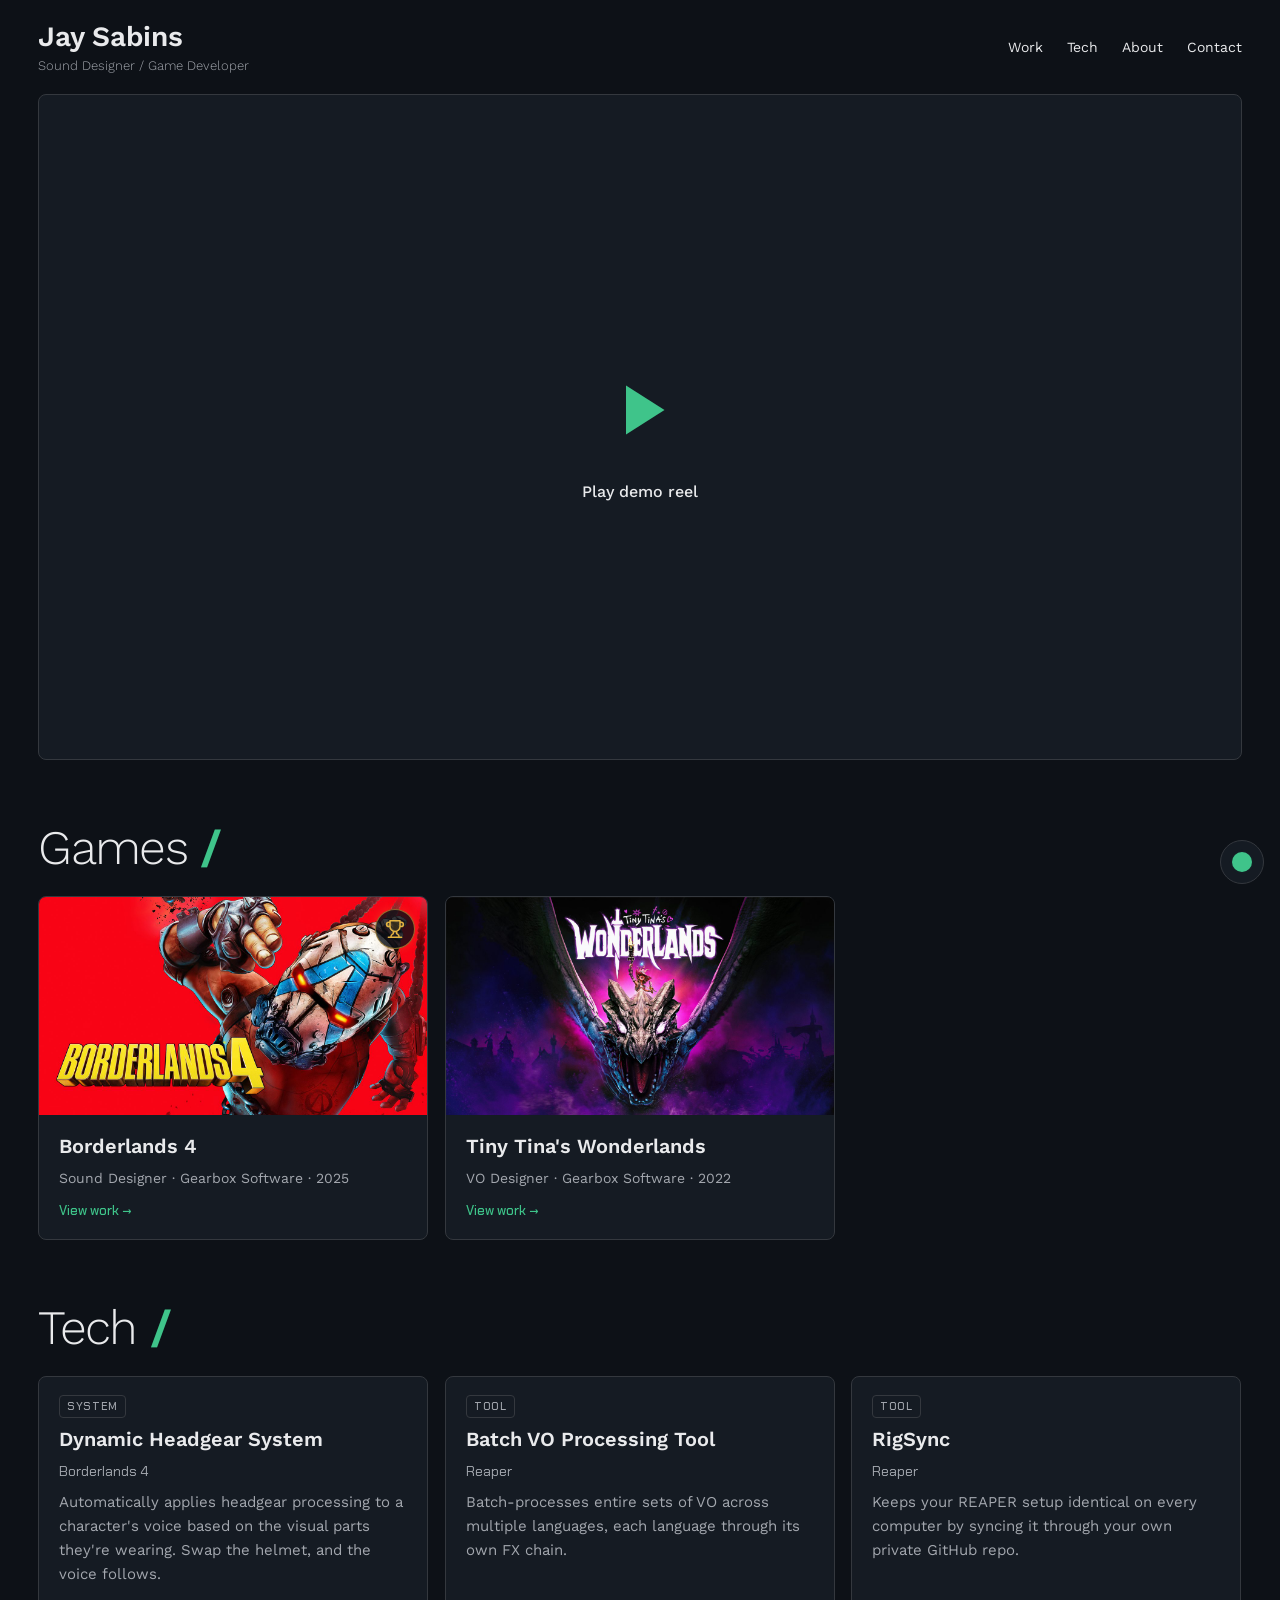
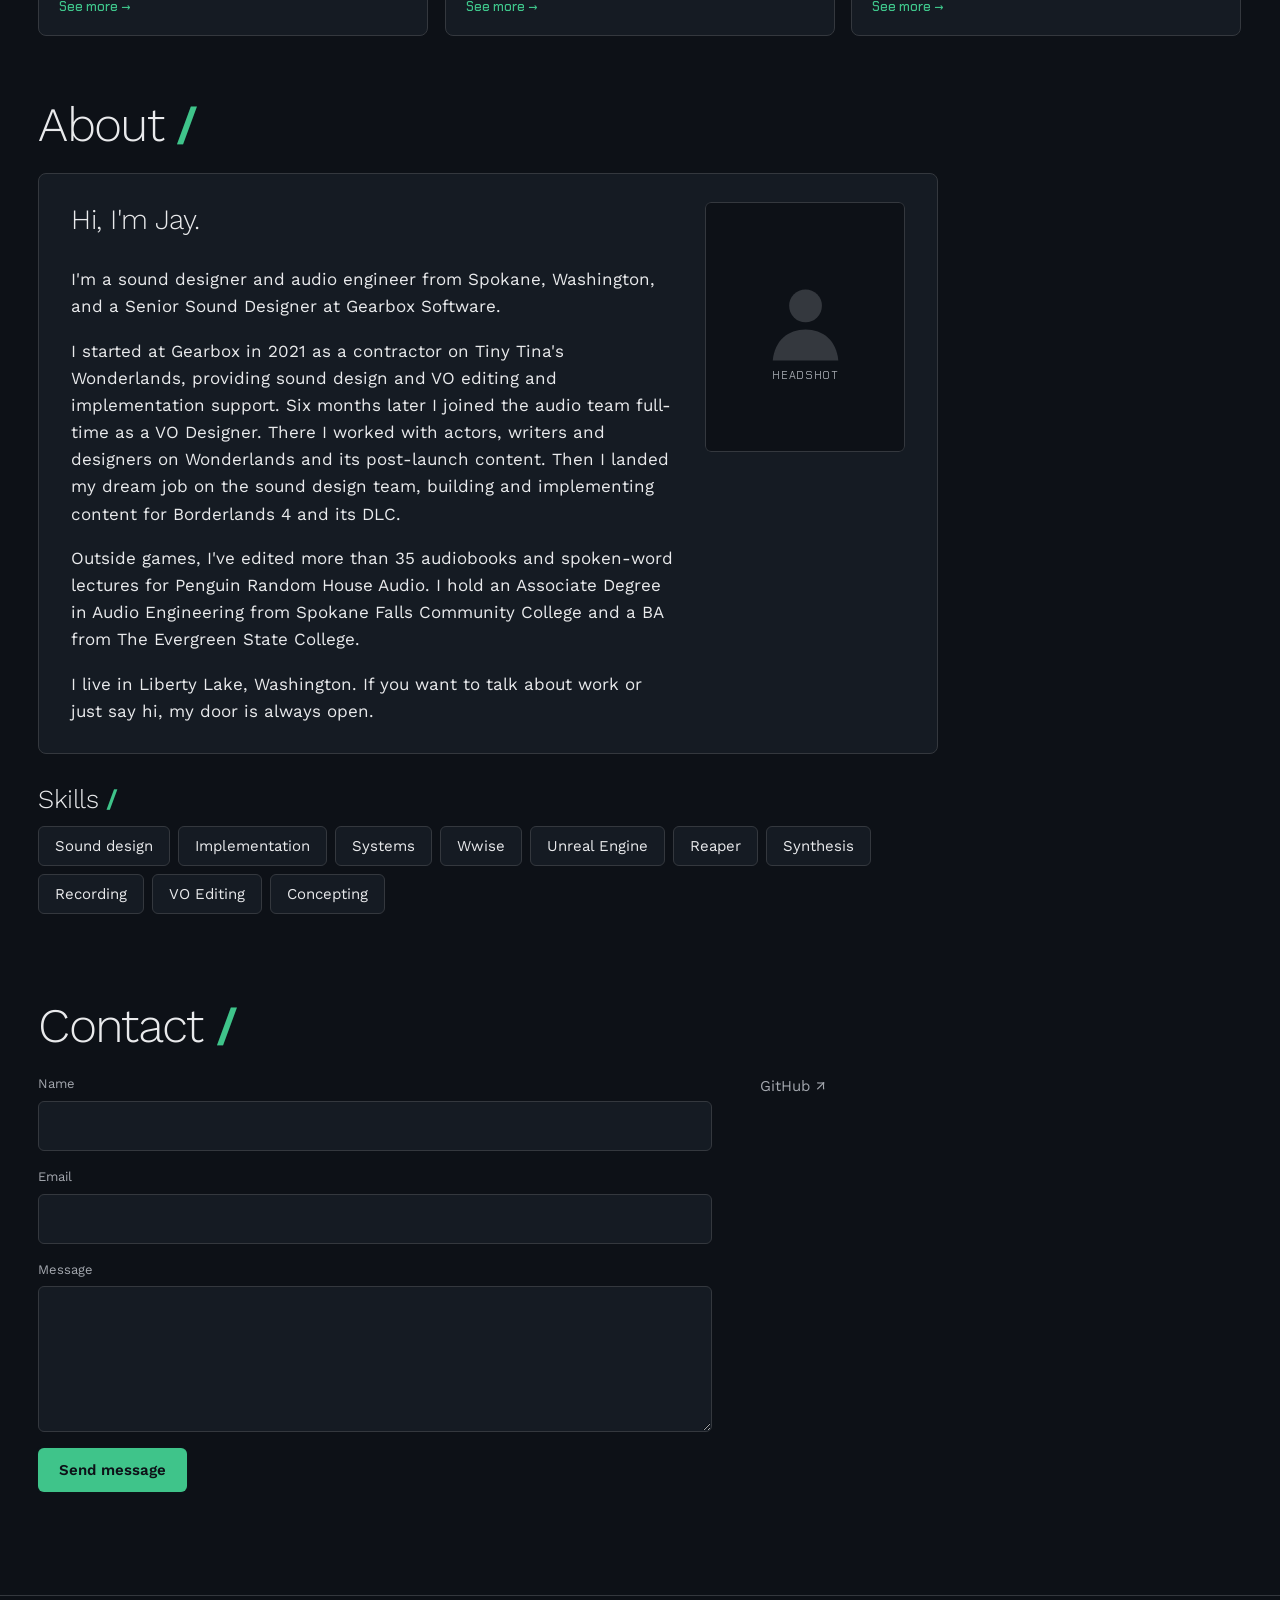
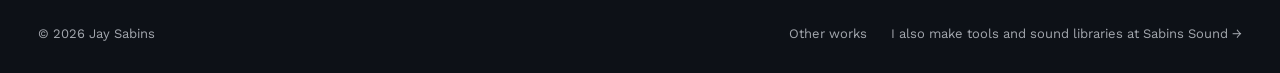
==== commit bf7b51e3: "Move About headshot to the right of the bio Jay picked option C. Photo still stacks above the bio on" ====
--- a/index.html
+++ b/index.html
@@ -78,8 +78,8 @@
       <h2 id="about-h">About <span class="slash">/</span></h2>
       <div class="about">
         <div class="bio-card">
+          <div class="bio" id="bio"></div>
           <div class="portrait" id="portrait"></div>
-          <div class="bio" id="bio"></div>
         </div>
         <div class="about-side">
           <h3 class="sub" id="skills-h">Skills <span class="slash">/</span></h3>
--- a/css/site.css
+++ b/css/site.css
@@ -137,7 +137,7 @@
 
 /* About */
 .about{display:flex;flex-direction:column;gap:32px;max-width:900px}
-.bio-card{display:grid;grid-template-columns:200px auto;gap:32px;align-items:start;width:fit-content;max-width:100%;background:var(--surface);border:1px solid var(--line);border-radius:var(--radius);padding:28px 32px}
+.bio-card{display:grid;grid-template-columns:auto 200px;gap:32px;align-items:start;width:fit-content;max-width:100%;background:var(--surface);border:1px solid var(--line);border-radius:var(--radius);padding:28px 32px}
 .portrait{width:200px;aspect-ratio:4/5;border-radius:var(--radius-sm);overflow:hidden}
 .portrait img{width:100%;height:100%;object-fit:cover;display:block}
 .portrait-ph{height:100%;background:var(--bg);border:1px solid var(--line);border-radius:var(--radius-sm);display:grid;place-items:center;align-content:center;gap:6px}
@@ -181,7 +181,7 @@
 
 @media (max-width:760px){
   .bio-card{grid-template-columns:1fr;gap:20px;padding:20px}
-  .portrait{width:140px}
+  .portrait{width:140px;order:-1}
   :root{--section-gap:48px}
   h2{font-size:36px}
   .contact{grid-template-columns:1fr;gap:32px}
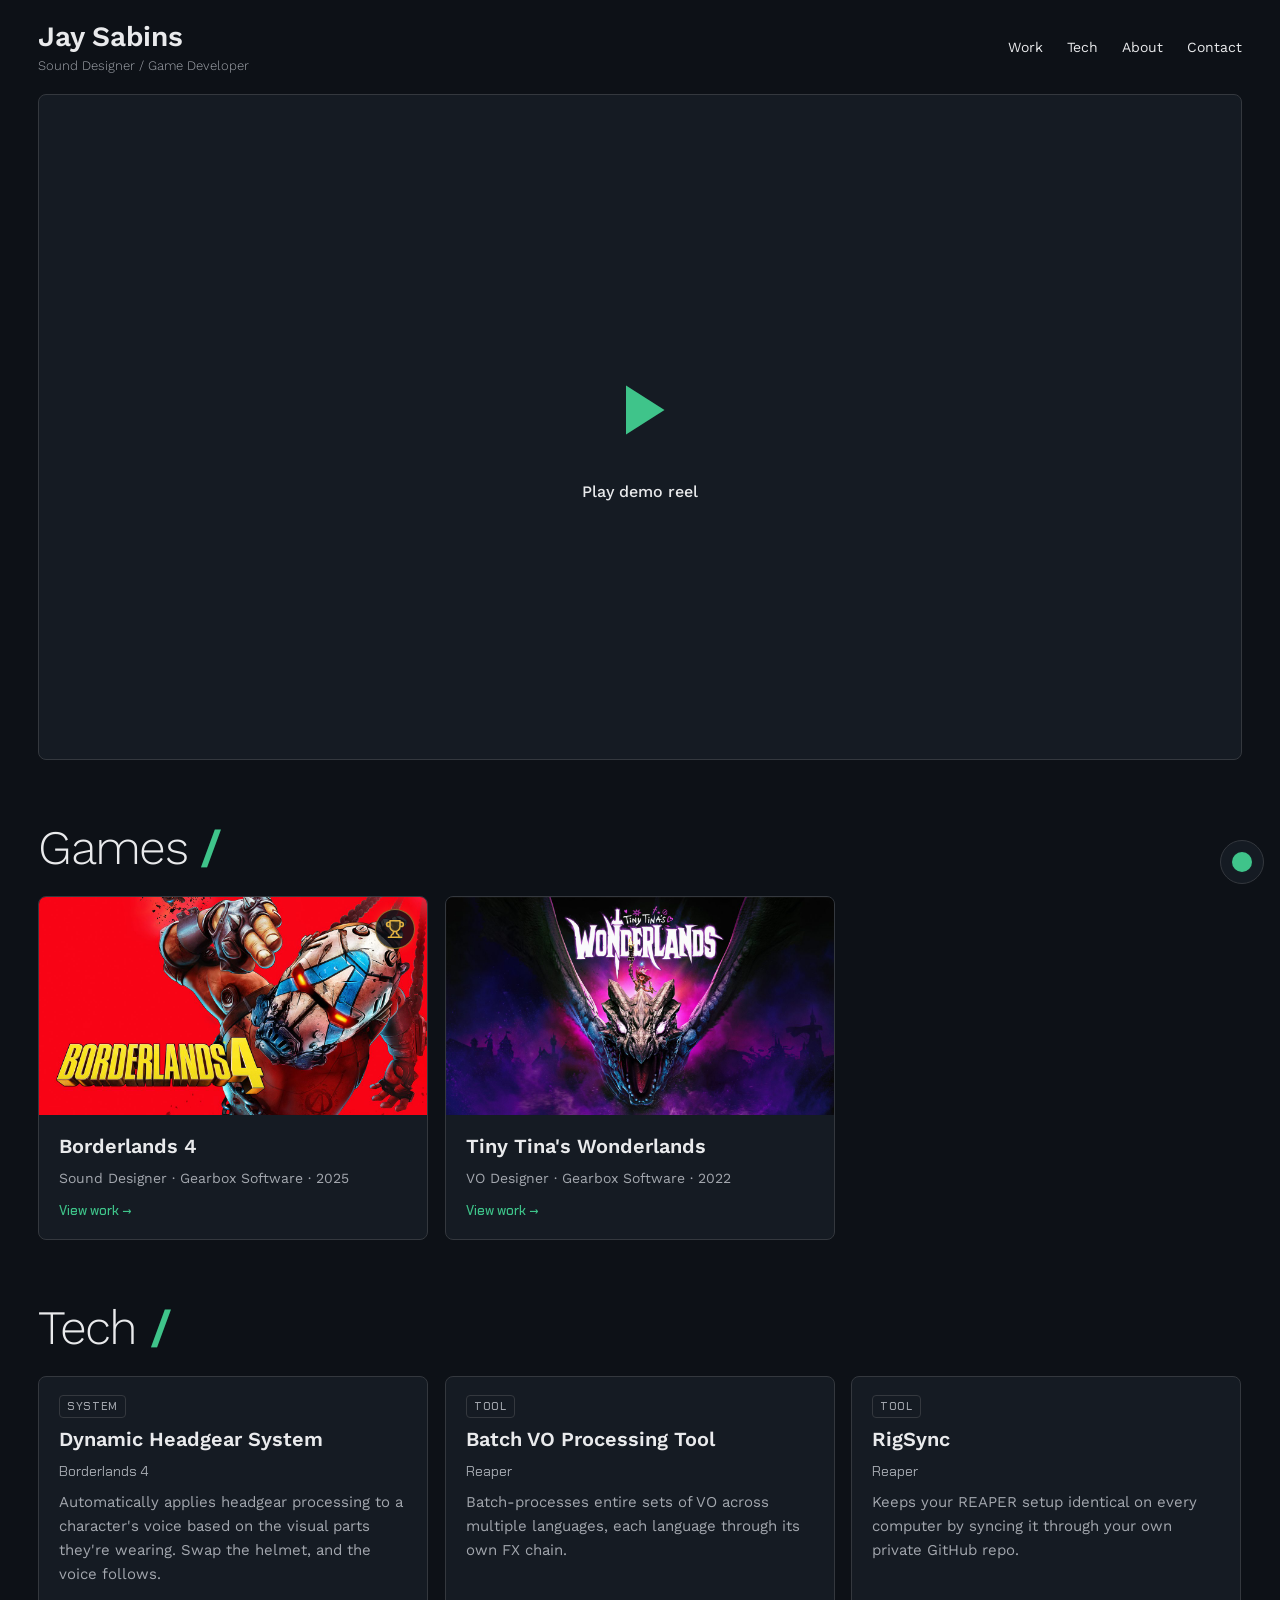
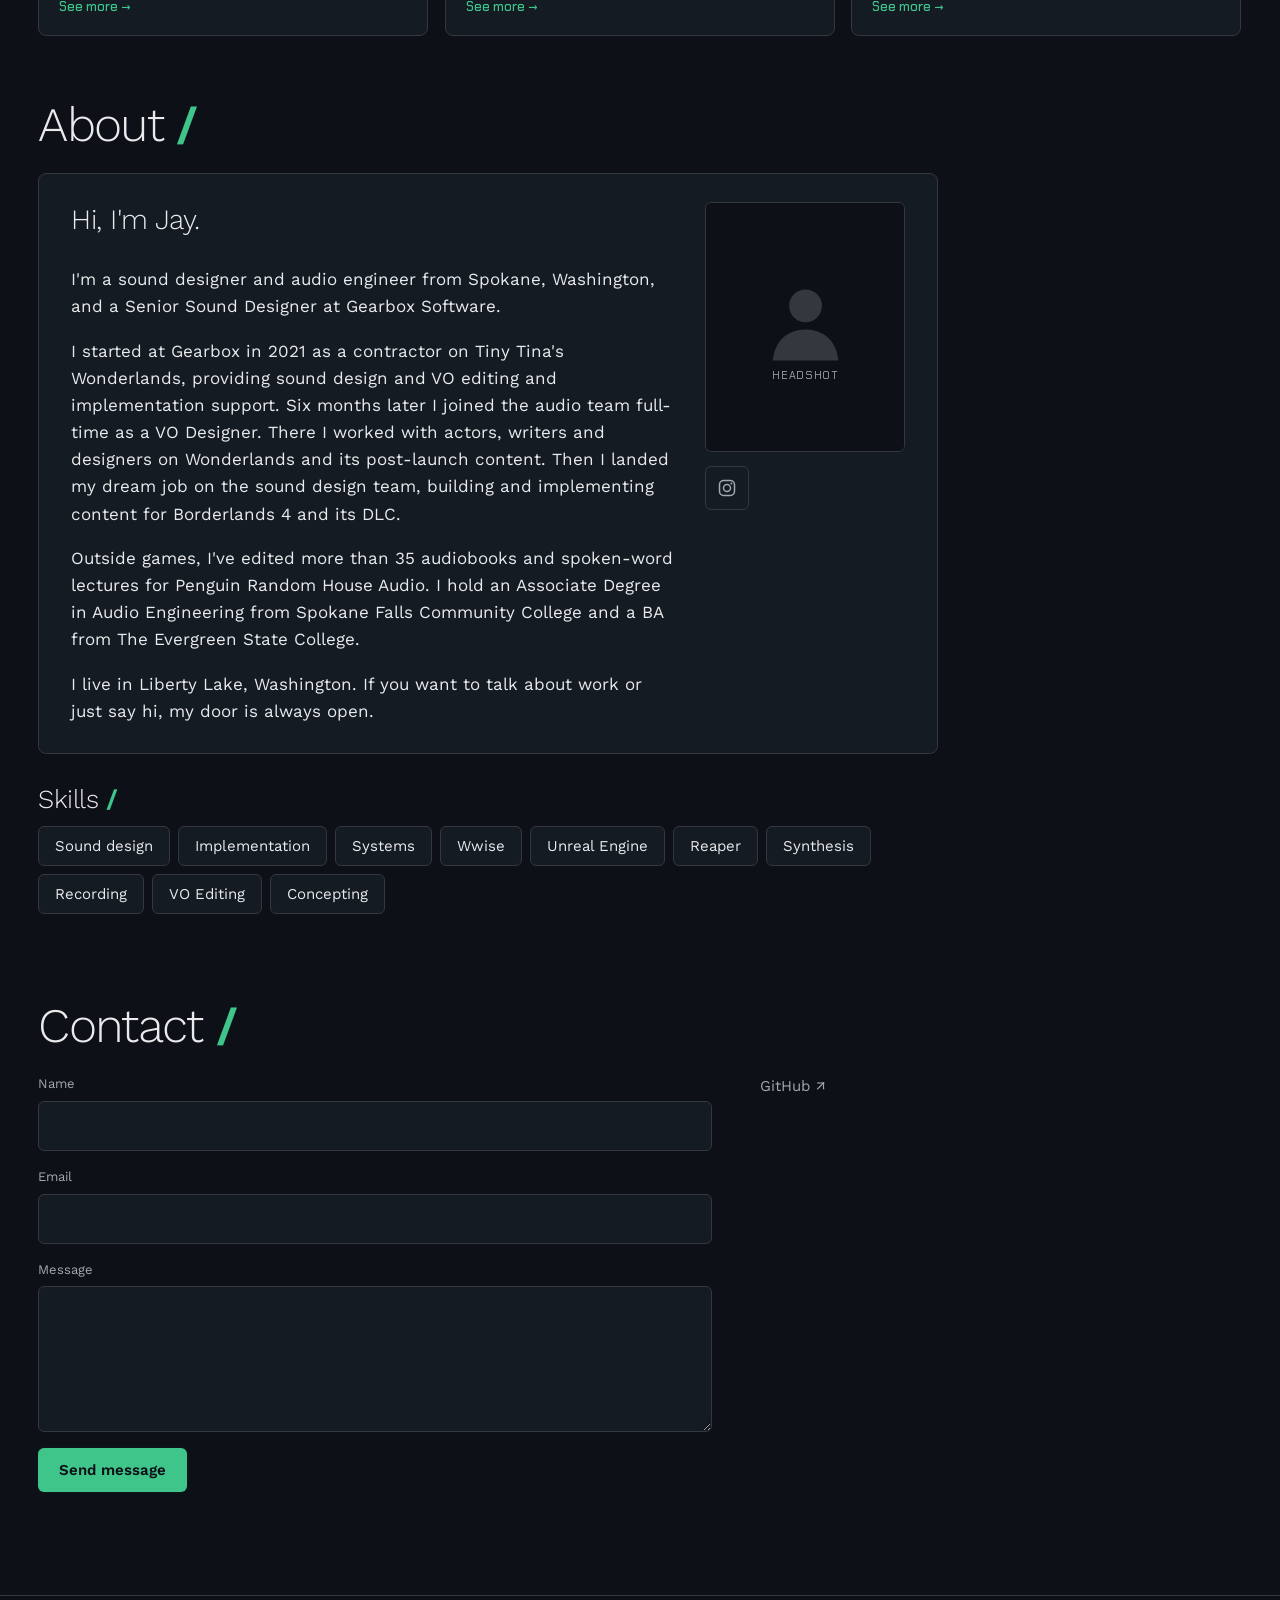
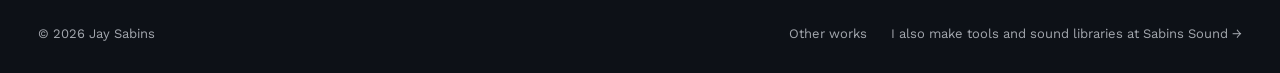
==== commit 6074b10b: "Add social icons under the About headshot Instagram (jay_sabins_audio) now; LinkedIn icon appears on" ====
--- a/index.html
+++ b/index.html
@@ -30,7 +30,8 @@
     "jobTitle": "Senior Sound Designer",
     "url": "https://jaysabinsaudio.com/",
     "sameAs": [
-      "https://github.com/jaysabins"
+      "https://github.com/jaysabins",
+      "https://www.instagram.com/jay_sabins_audio/"
     ]
   }
   </script><!-- TODO: add LinkedIn URL to sameAs -->
@@ -79,7 +80,10 @@
       <div class="about">
         <div class="bio-card">
           <div class="bio" id="bio"></div>
-          <div class="portrait" id="portrait"></div>
+          <div class="bio-side">
+            <div class="portrait" id="portrait"></div>
+            <ul class="socials" id="socials" aria-label="Social links" hidden></ul>
+          </div>
         </div>
         <div class="about-side">
           <h3 class="sub" id="skills-h">Skills <span class="slash">/</span></h3>
--- a/css/site.css
+++ b/css/site.css
@@ -142,6 +142,11 @@
 .portrait img{width:100%;height:100%;object-fit:cover;display:block}
 .portrait-ph{height:100%;background:var(--bg);border:1px solid var(--line);border-radius:var(--radius-sm);display:grid;place-items:center;align-content:center;gap:6px}
 .portrait-ph svg{width:46%;fill:var(--line)}
+.bio-side{display:flex;flex-direction:column;gap:14px}
+.socials{list-style:none;margin:0;padding:0;display:flex;gap:8px}
+.socials a{display:grid;place-items:center;width:44px;height:44px;border:1px solid var(--line);border-radius:var(--radius-sm);color:var(--muted);transition:color .15s,border-color .15s}
+.socials a:hover{color:var(--fg);border-color:var(--muted)}
+.socials svg{width:20px;height:20px}
 .portrait-ph span{font:400 11px/1 var(--mono);letter-spacing:.06em;text-transform:uppercase;color:var(--muted)}
 .bio p{margin:0 0 1em;font-size:17px;max-width:62ch}
 .bio p:first-child{font:300 28px/1.3 var(--title);letter-spacing:-.02em}
@@ -181,7 +186,8 @@
 
 @media (max-width:760px){
   .bio-card{grid-template-columns:1fr;gap:20px;padding:20px}
-  .portrait{width:140px;order:-1}
+  .portrait{width:140px}
+  .bio-side{order:-1}
   :root{--section-gap:48px}
   h2{font-size:36px}
   .contact{grid-template-columns:1fr;gap:32px}
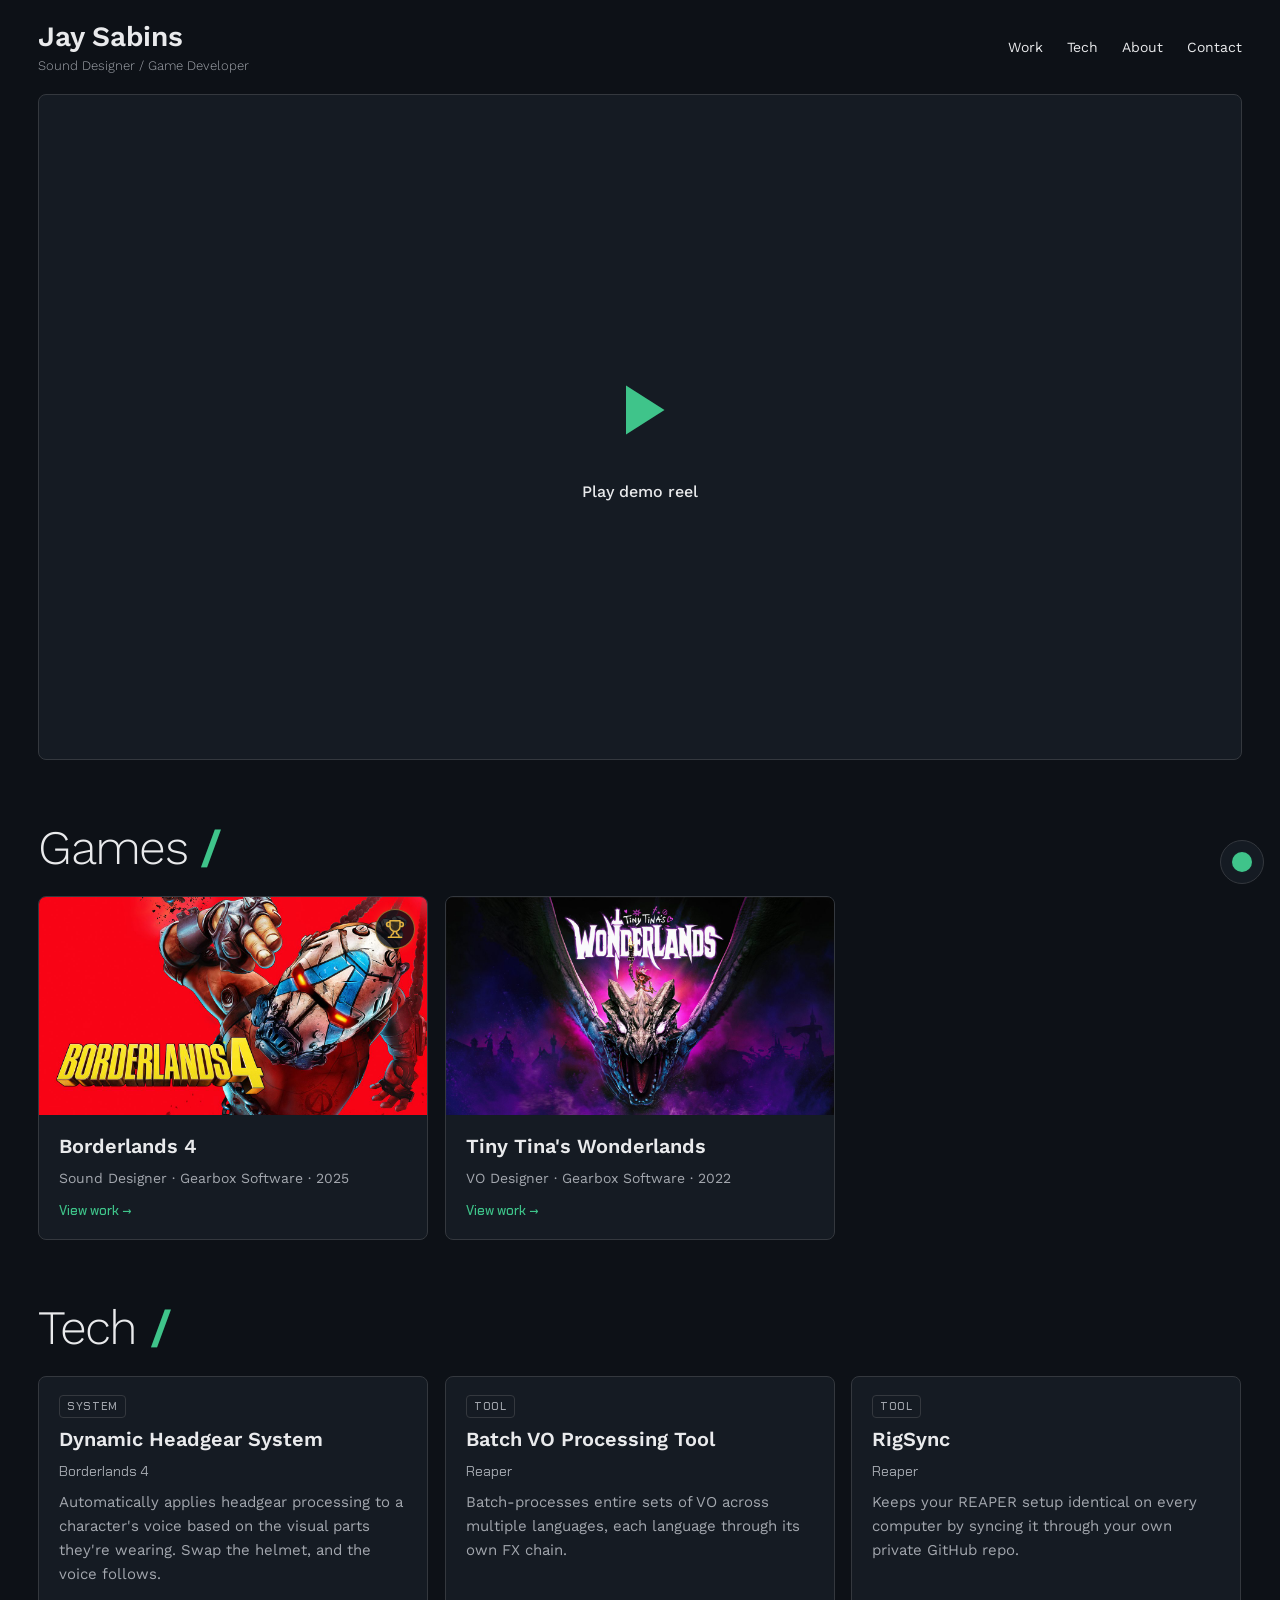
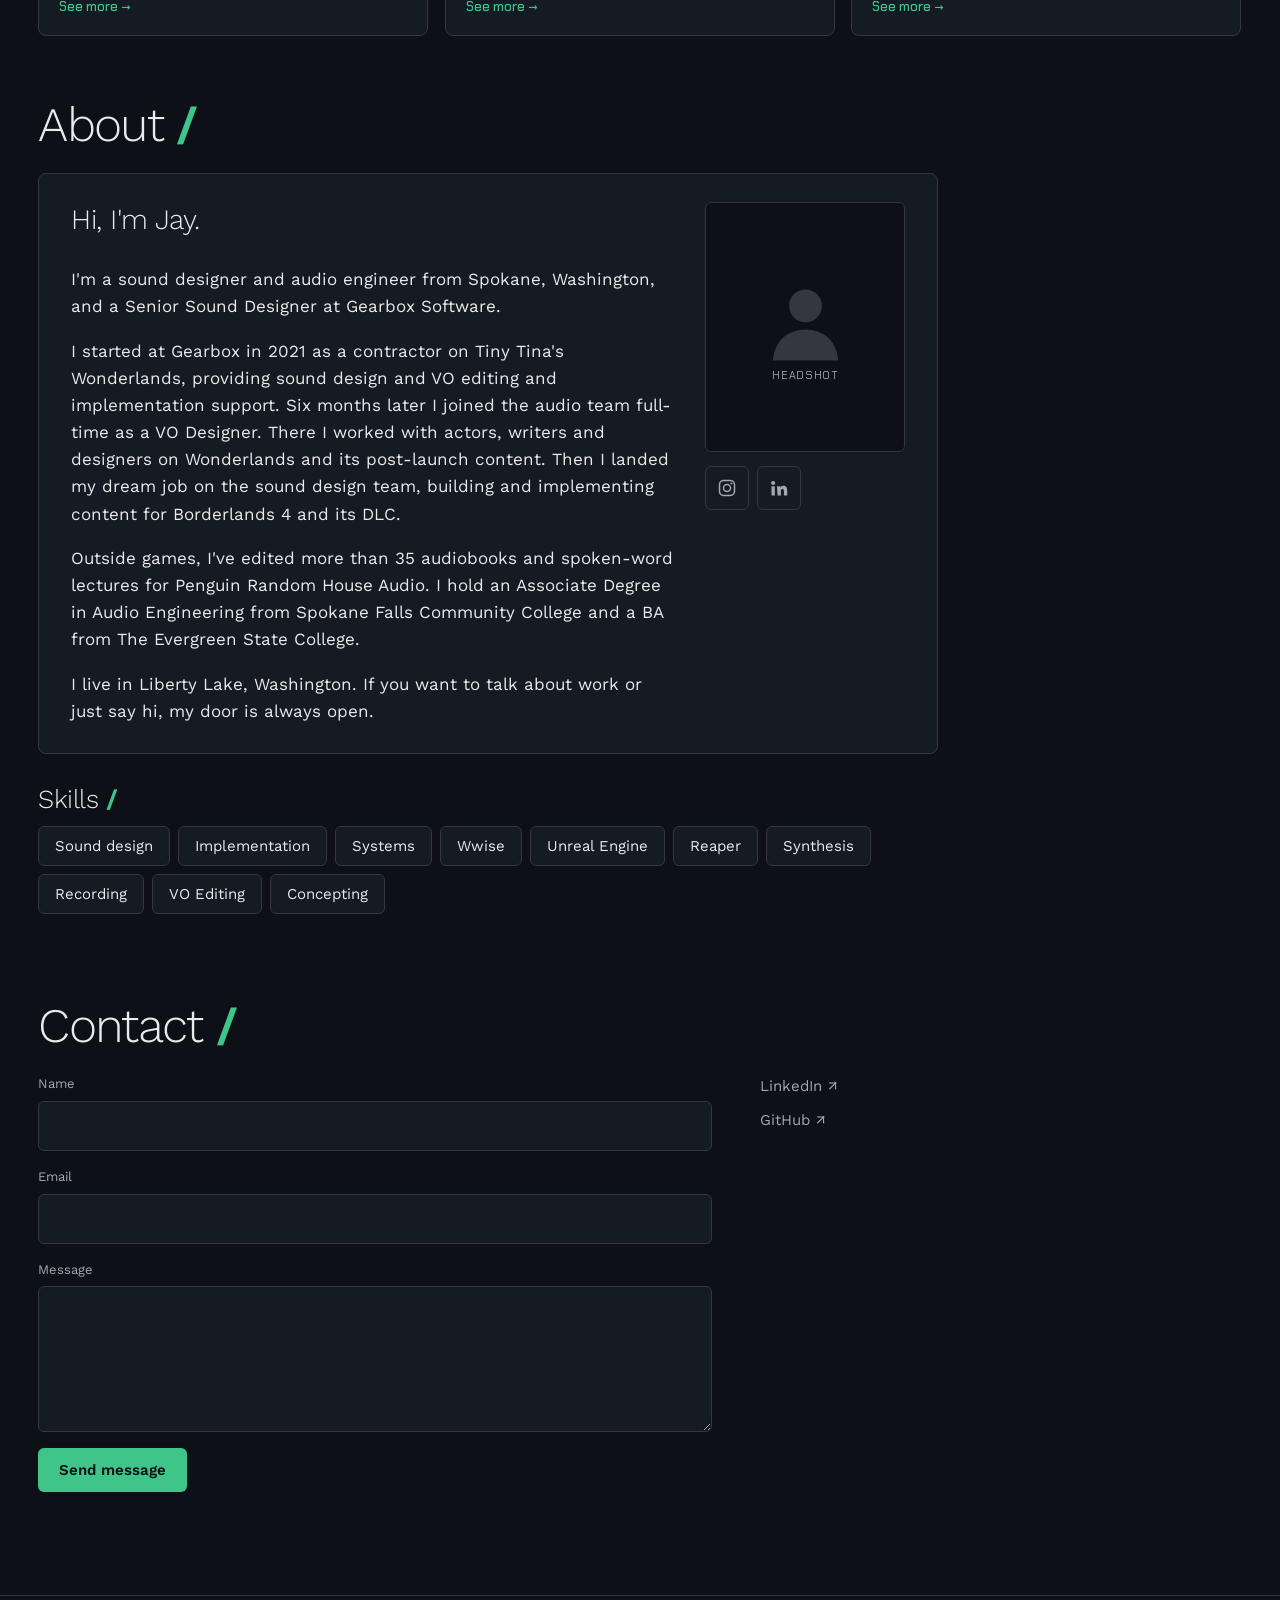
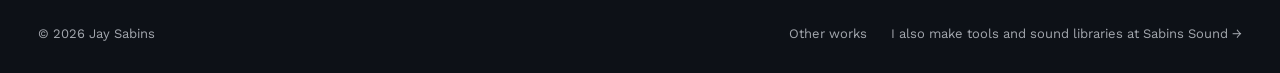
==== commit 78dc02a4: "Add Jay's LinkedIn URL (About icon, Contact link, sameAs) Co-Authored-By: Claude Opus 5.5 <noreply@a" ====
--- a/index.html
+++ b/index.html
@@ -31,10 +31,11 @@
     "url": "https://jaysabinsaudio.com/",
     "sameAs": [
       "https://github.com/jaysabins",
-      "https://www.instagram.com/jay_sabins_audio/"
+      "https://www.instagram.com/jay_sabins_audio/",
+      "https://www.linkedin.com/in/jayden-s-a78795125/"
     ]
   }
-  </script><!-- TODO: add LinkedIn URL to sameAs -->
+  </script>
 </head>
 <body>
   <a class="skip" href="#main">Skip to content</a>
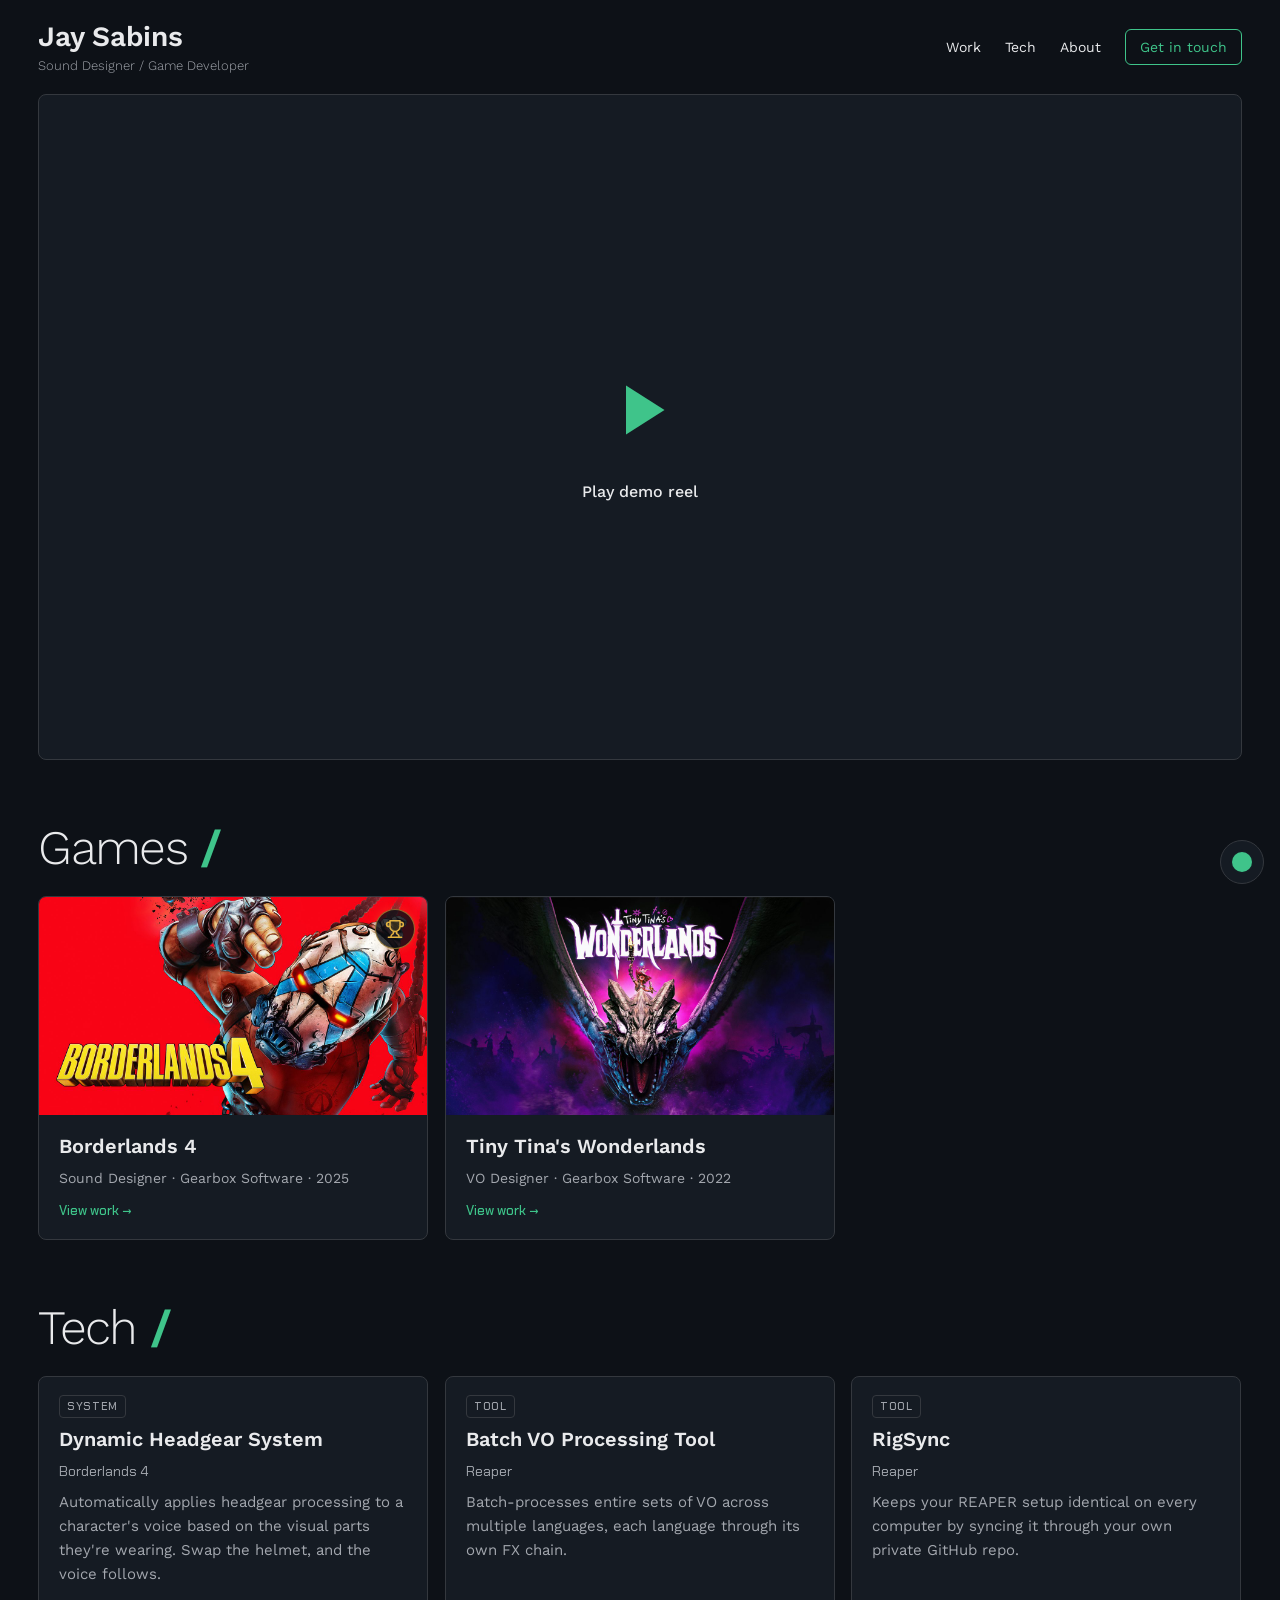
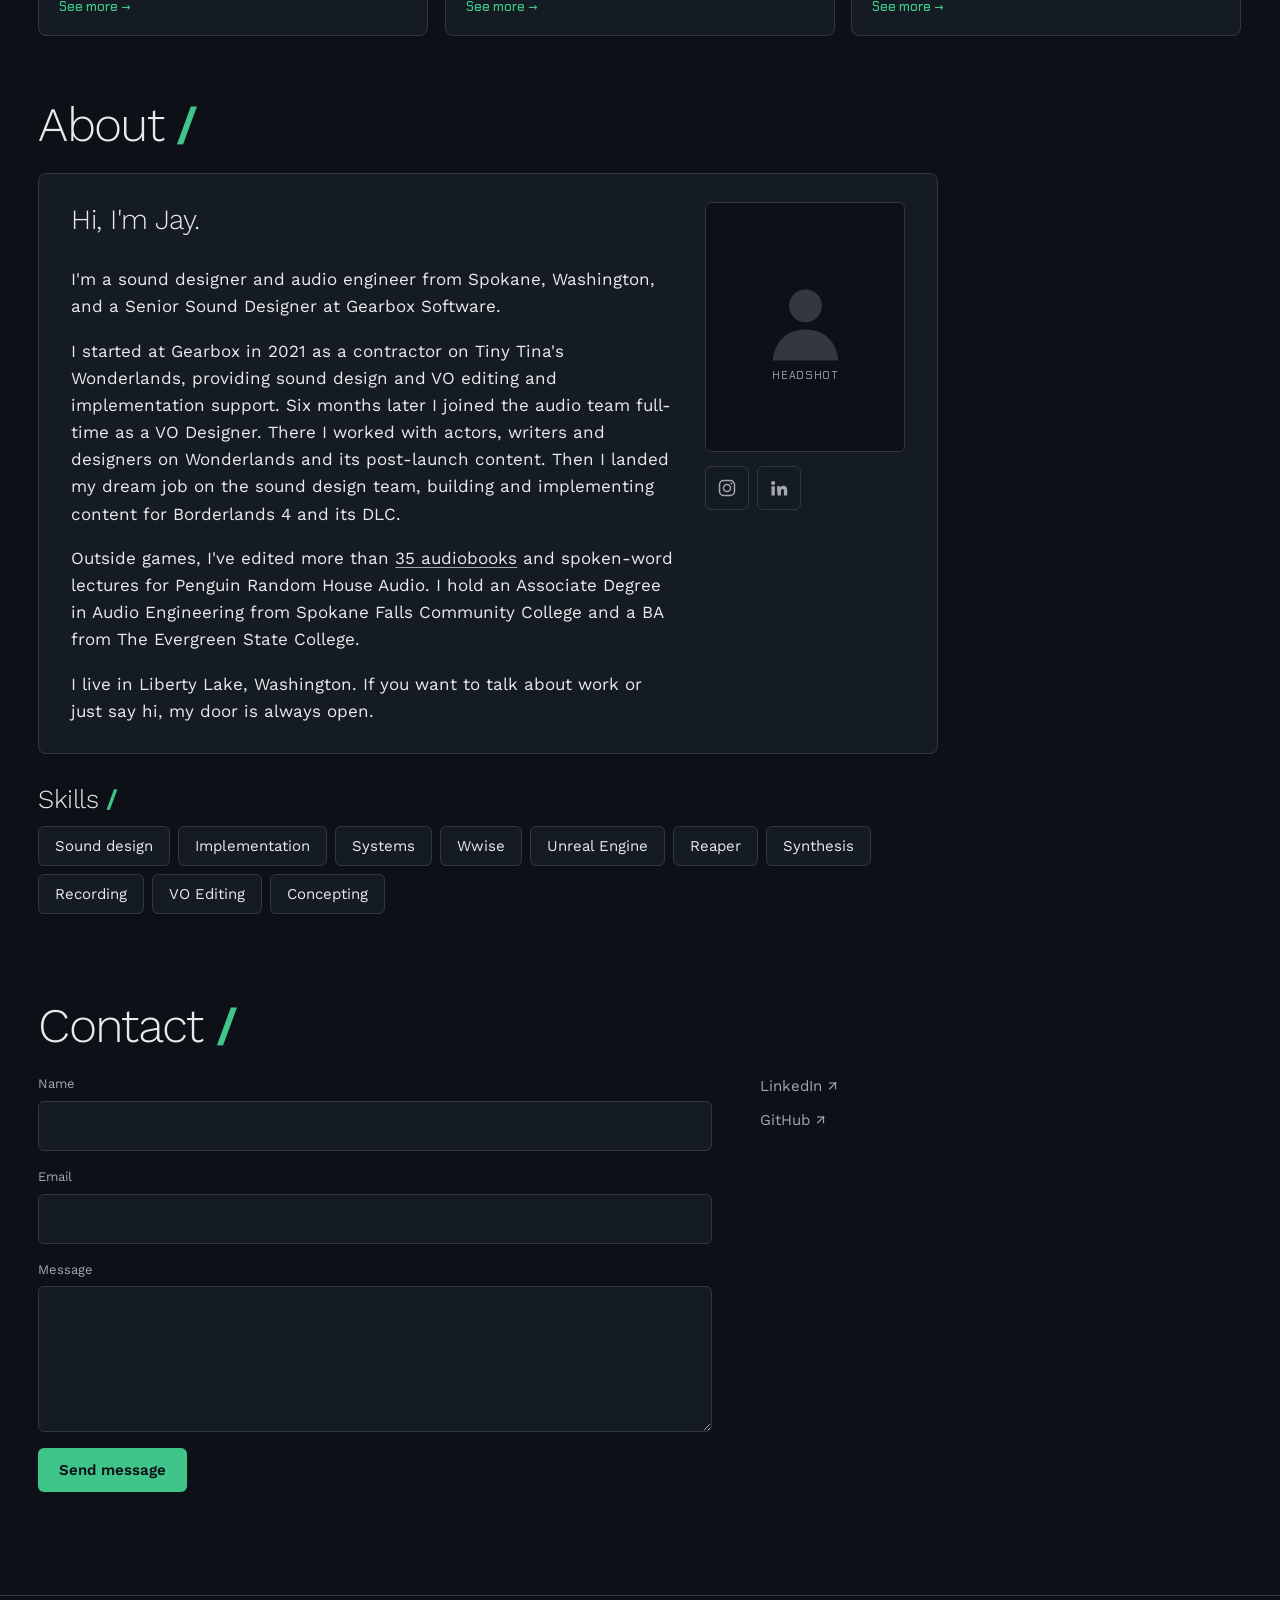
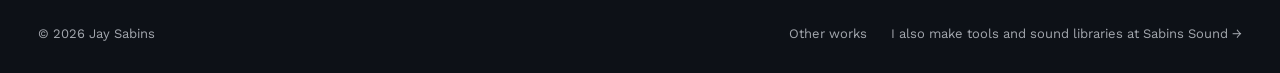
==== commit bd5f58d0: "Replace Contact nav link with a "Get in touch" button Outlined accent button at the right end of the" ====
--- a/index.html
+++ b/index.html
@@ -49,7 +49,7 @@
       <a href="#work">Work</a>
       <a href="#tech">Tech</a>
       <a href="#about">About</a>
-      <a href="#contact">Contact</a>
+      <a class="nav-cta" href="#contact">Get in touch</a>
     </nav>
   </header>
 
--- a/css/site.css
+++ b/css/site.css
@@ -16,9 +16,12 @@
 .brand{display:flex;flex-direction:column;gap:4px}
 .brand-name{font:600 28px/1.2 var(--title);letter-spacing:-.01em}
 .brand-role{font:300 13px/1.3 var(--body);color:var(--muted)}
-nav{display:flex;flex-wrap:wrap;gap:8px 24px}
+nav{display:flex;flex-wrap:wrap;align-items:center;gap:8px 24px}
 nav a{font-size:14px;color:var(--fg);padding:6px 0;transition:color .15s,text-shadow .15s}
 nav a:hover,nav a:focus-visible{color:var(--accent);text-shadow:var(--glow-text)}
+/* "Get in touch": outlined accent button at the end of the nav */
+nav a.nav-cta{padding:6px 14px;border:1px solid var(--accent);border-radius:var(--radius-sm);color:var(--accent);transition:color .15s,background-color .15s,box-shadow .15s}
+nav a.nav-cta:hover,nav a.nav-cta:focus-visible{background:var(--accent);color:var(--accent-ink);text-shadow:none;box-shadow:var(--glow-box)}
 
 /* Mobile menu: the button is added by js/common.js and shown only on phones */
 .menu-btn{display:none;position:relative;z-index:60;width:44px;height:44px;margin-right:-10px;place-items:center;padding:0;background:none;border:0;color:var(--fg);cursor:pointer;transition:color .15s,filter .15s}
@@ -151,6 +154,8 @@
 .bio p{margin:0 0 1em;font-size:17px;max-width:62ch}
 .bio p:first-child{font:300 28px/1.3 var(--title);letter-spacing:-.02em}
 .bio p:last-child{margin-bottom:0}
+.bio a{text-decoration:underline;text-decoration-color:var(--muted);text-underline-offset:3px;text-decoration-thickness:1px;transition:color .15s,text-decoration-color .15s}
+.bio a:hover{color:var(--accent);text-decoration-color:var(--accent)}
 .sub{margin:0 0 14px;font:300 26px/1 var(--title);letter-spacing:-.02em}
 .skills{list-style:none;margin:0 0 24px;padding:0;display:flex;flex-wrap:wrap;gap:8px}
 .skills li{padding:10px 16px;background:var(--surface);border:1px solid var(--line);border-radius:var(--radius-sm);font:400 15px/1.2 var(--title)}
@@ -200,9 +205,13 @@
   .has-menu.menu-open nav{transform:none;visibility:visible;transition:transform .28s cubic-bezier(.2,.7,.2,1)}
   .has-menu nav a{font:300 24px/1.2 var(--title);padding:16px 28px}
   .has-menu nav a+a{border-top:1px solid var(--line)}
-  .has-menu nav a:last-child{border-bottom:1px solid var(--line)}
+  .has-menu nav a:last-child,.has-menu nav a:has(+ .nav-cta){border-bottom:1px solid var(--line)}
   .has-menu nav a::after{content:" /";color:var(--accent)}
   .has-menu nav a:focus-visible{outline-offset:-2px;box-shadow:none}
+  .has-menu nav{align-items:stretch}
+  .has-menu nav a.nav-cta{margin:24px 28px 0;padding:12px 16px;border:1px solid var(--accent);border-radius:var(--radius-sm);font:600 18px/1.2 var(--body);text-align:center}
+  .has-menu nav a.nav-cta::after{content:none}
+  .has-menu nav a.nav-cta:focus-visible{outline-offset:3px}
   .game-title,.page-title{font-size:38px}
   .books{grid-template-columns:repeat(2,minmax(0,1fr));gap:12px}
   .book-card .card-body{padding:12px}
